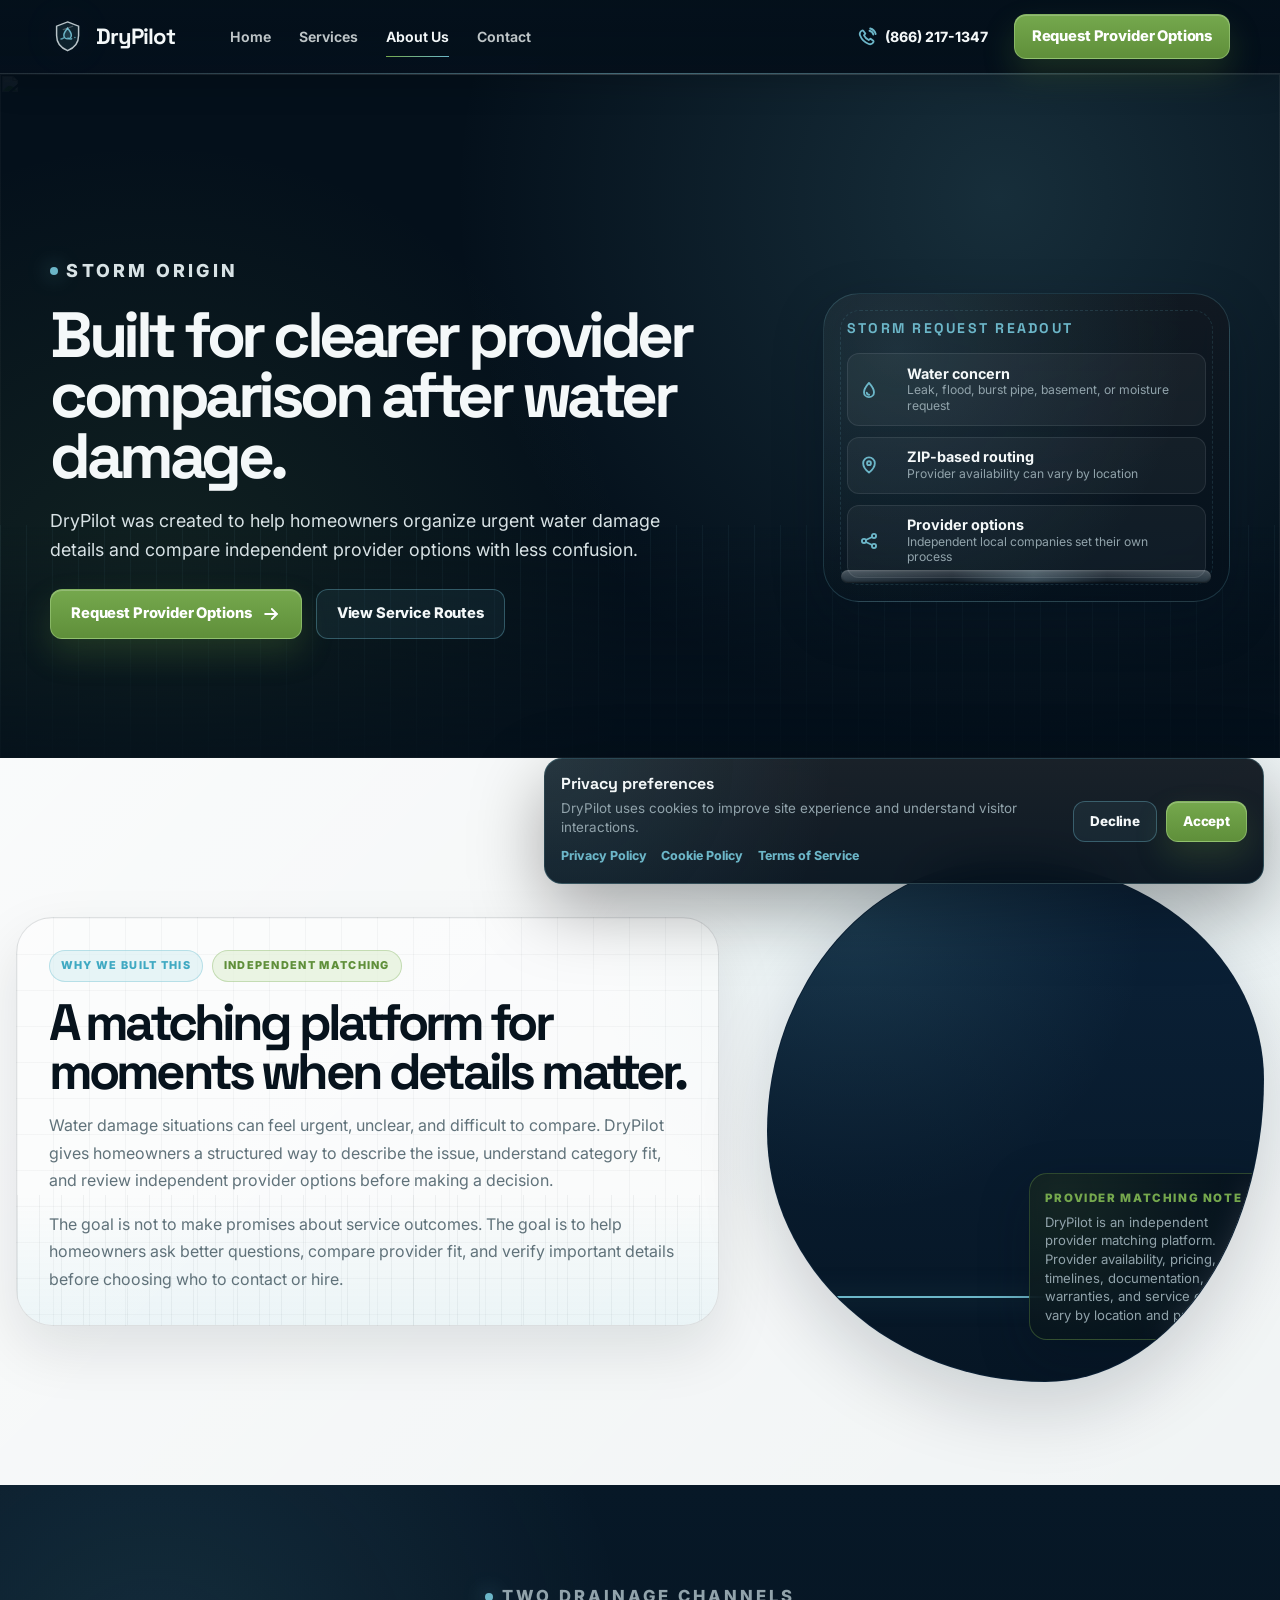
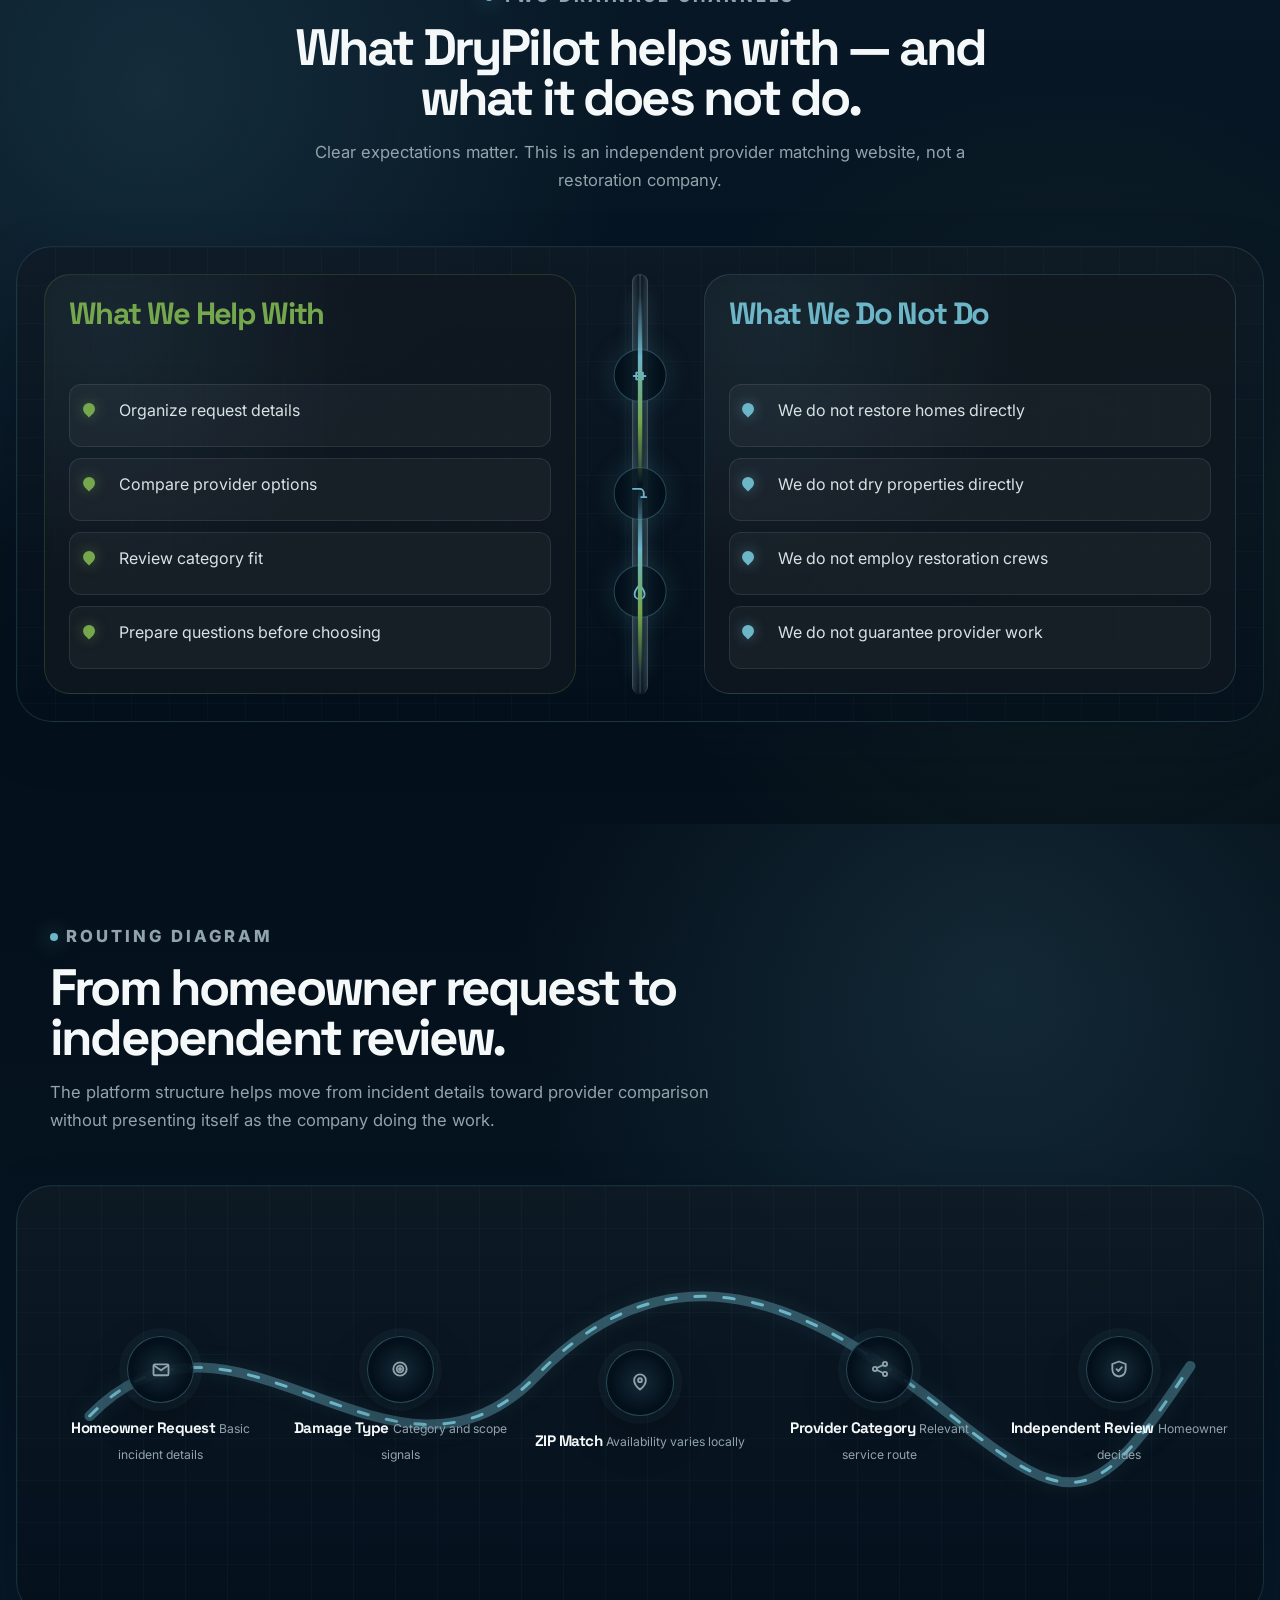
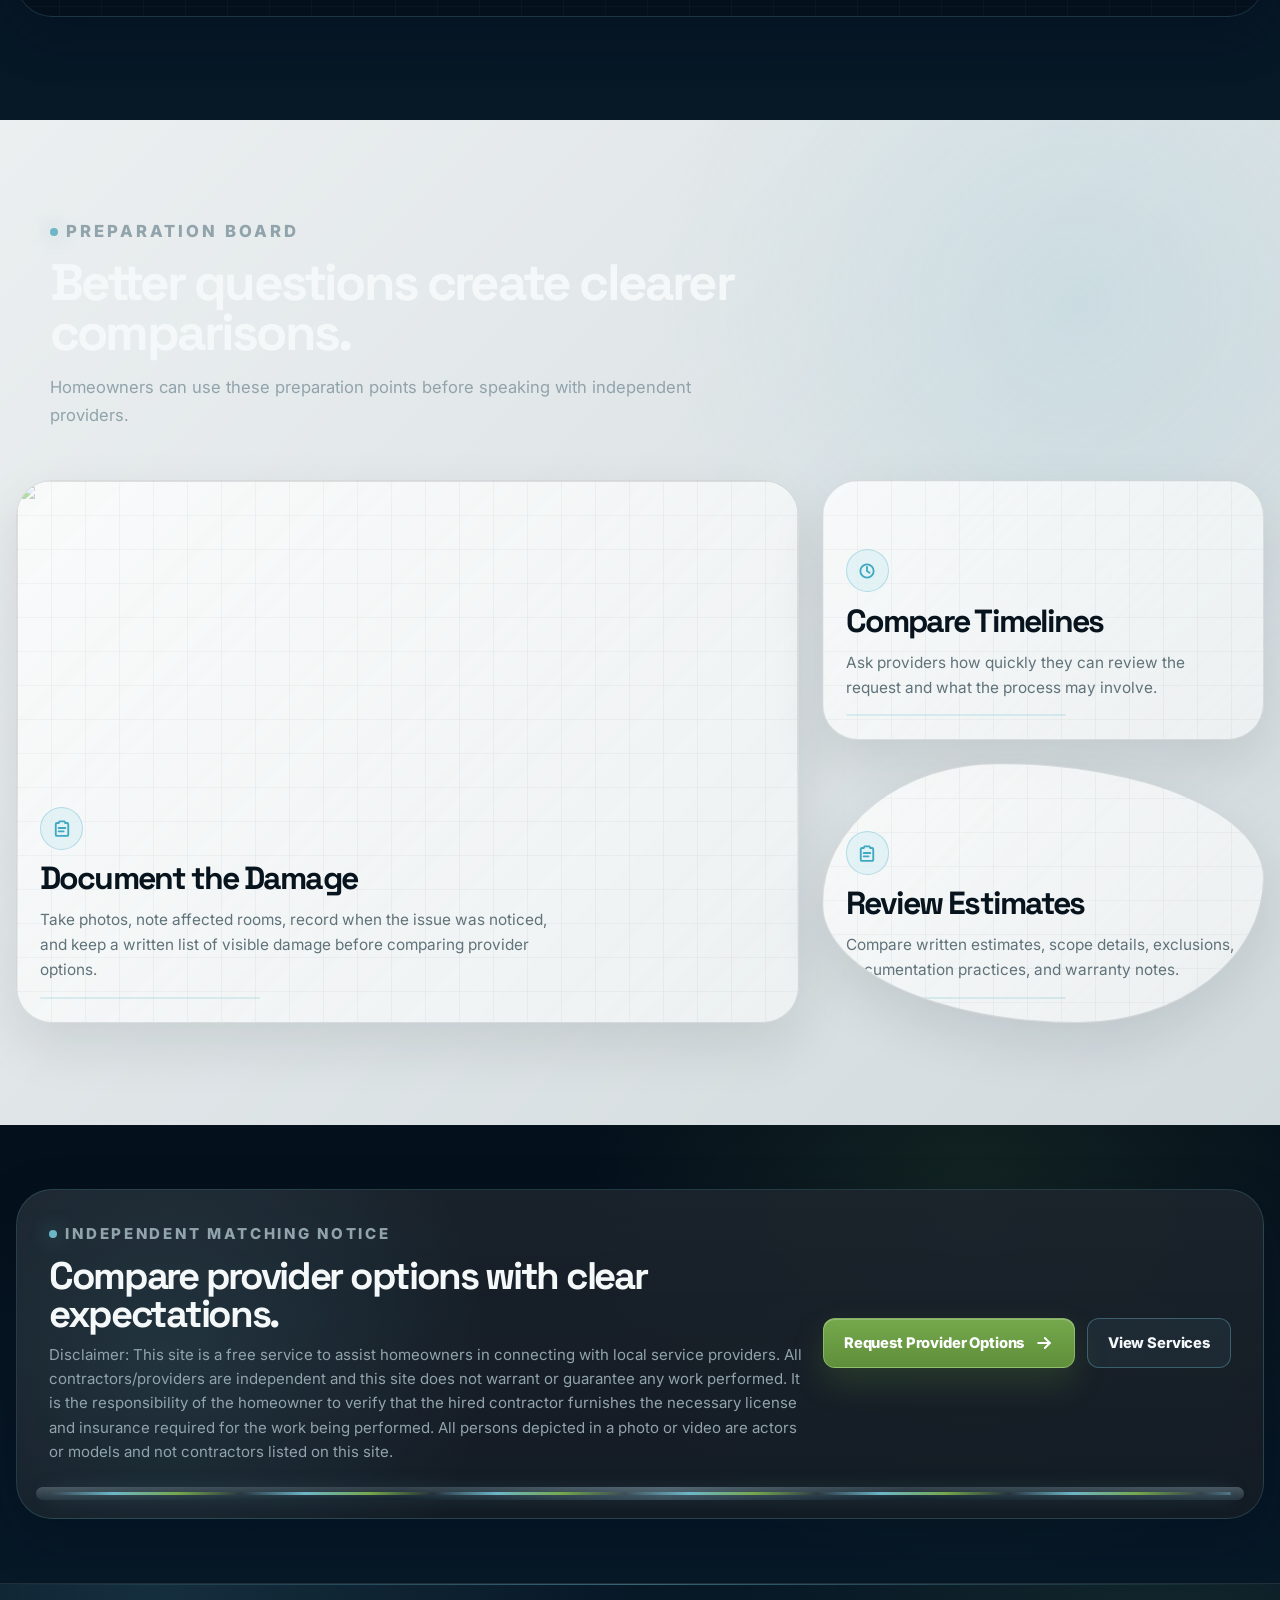
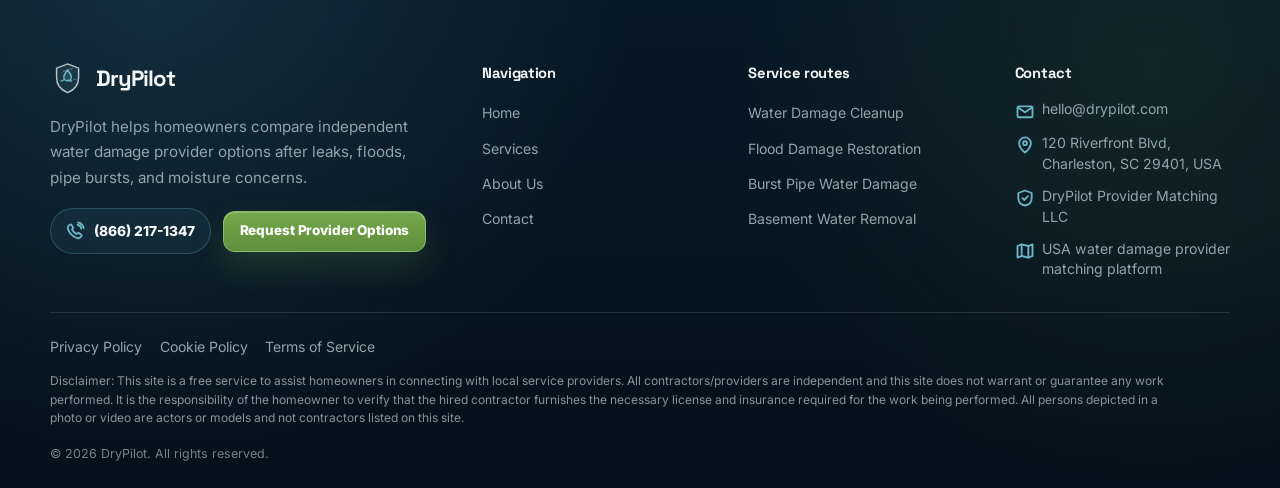
==== about.html @ 04dd5a13 "+add structure" ====
<!DOCTYPE html>
<html lang="en">

<head>
    <meta charset="UTF-8">

    <meta name="viewport" content="width=device-width, initial-scale=1.0">

    <title>About | Water Damage Provider Matching</title>
    <meta name="description"
        content="Learn how this water damage provider matching platform helps homeowners compare independent provider options.">

    <link rel="icon" type="image/svg+xml" href="./assets/icons/favicon.svg">
    <link rel="shortcut icon" href="./assets/icons/favicon.ico" type="image/x-icon">

    <link rel="preconnect" href="https://fonts.googleapis.com">
    <link rel="preconnect" href="https://fonts.gstatic.com" crossorigin>

    <link rel="stylesheet" href="./css/style.css">
</head>

<body class="about-page">
    <div data-site-header></div>

    <main id="main">
        <!-- =====================================================
      SECTION 1 — STORM ORIGIN HERO
    ====================================================== -->

        <section class="page-hero about-origin-hero" aria-labelledby="aboutHeroTitle">
            <div class="page-hero-media" aria-hidden="true">
                <img src="./assets/images/hero-about-storm.jpg" alt="">
            </div>

            <div class="container about-hero-grid">
                <div class="about-hero-copy page-hero-content reveal-up">
                    <p class="kicker" data-config-text="aboutPage.hero.kicker">
                        Storm Origin
                    </p>

                    <h1 id="aboutHeroTitle" data-config-text="aboutPage.hero.title">
                        Built for clearer provider comparison after water damage.
                    </h1>

                    <p data-config-text="aboutPage.hero.intro">
                        This platform was created to help homeowners organize urgent water damage details and compare
                        independent provider options with less confusion.
                    </p>

                    <div class="hero-actions">
                        <a class="btn btn-primary" href="contact.html#request">
                            <span data-config-text="forms.submitText">Request Provider Options</span>

                            <span class="svg-icon btn-icon" aria-hidden="true">
                                <svg viewBox="0 0 24 24">
                                    <path d="M5 12h14"></path>
                                    <path d="m13 6 6 6-6 6"></path>
                                </svg>
                            </span>
                        </a>

                        <a class="btn btn-secondary" href="services.html">
                            View Service Routes
                        </a>
                    </div>
                </div>

                <aside class="about-storm-panel reveal-up" aria-label="Independent matching readout">
                    <h2>Storm request readout</h2>

                    <div class="about-storm-list">
                        <article class="about-storm-item">
                            <span class="svg-icon" aria-hidden="true">
                                <svg viewBox="0 0 24 24">
                                    <path d="M12 3.5s6 6.7 6 11.1a6 6 0 0 1-12 0c0-4.4 6-11.1 6-11.1Z"></path>
                                    <path d="M9.3 15.2c.2 1.5 1.3 2.5 2.8 2.5"></path>
                                </svg>
                            </span>

                            <p>
                                <strong>Water concern</strong>
                                <span>Leak, flood, burst pipe, basement, or moisture request</span>
                            </p>
                        </article>

                        <article class="about-storm-item">
                            <span class="svg-icon" aria-hidden="true">
                                <svg viewBox="0 0 24 24">
                                    <path d="M12 21s7-5.4 7-11.2A7 7 0 0 0 5 9.8C5 15.6 12 21 12 21Z"></path>
                                    <circle cx="12" cy="9.8" r="2.3"></circle>
                                </svg>
                            </span>

                            <p>
                                <strong>ZIP-based routing</strong>
                                <span>Provider availability can vary by location</span>
                            </p>
                        </article>

                        <article class="about-storm-item">
                            <span class="svg-icon" aria-hidden="true">
                                <svg viewBox="0 0 24 24">
                                    <circle cx="6" cy="12" r="2.5"></circle>
                                    <circle cx="18" cy="6" r="2.5"></circle>
                                    <circle cx="18" cy="18" r="2.5"></circle>
                                    <path d="M8.2 10.8 15.8 7.2"></path>
                                    <path d="M8.2 13.2 15.8 16.8"></path>
                                </svg>
                            </span>

                            <p>
                                <strong>Provider options</strong>
                                <span>Independent local companies set their own process</span>
                            </p>
                        </article>
                    </div>
                </aside>
            </div>
        </section>

        <!-- =====================================================
      SECTION 2 — WET BLUEPRINT STORY
    ====================================================== -->

        <section class="section wet-blueprint-section" aria-labelledby="blueprintStoryTitle">
            <div class="container-wide wet-blueprint-grid">
                <article class="blueprint-copy">
                    <div class="blueprint-label-row">
                        <span class="blueprint-label" data-config-text="aboutPage.story.labels.0">
                            Why We Built This
                        </span>

                        <span class="blueprint-label green" data-config-text="aboutPage.story.labels.1">
                            Independent Matching
                        </span>
                    </div>

                    <h2 id="blueprintStoryTitle" data-config-text="aboutPage.story.title">
                        A matching platform for moments when details matter.
                    </h2>

                    <p data-config-text="aboutPage.story.text">
                        Water damage situations can feel urgent, unclear, and difficult to compare. This platform gives
                        homeowners a structured way to describe the issue, understand category fit, and review
                        independent provider options before making a decision.
                    </p>

                    <p>
                        The goal is not to make promises about service outcomes. The goal is to help homeowners ask
                        better questions, compare provider fit, and verify important details before choosing who to
                        contact or hire.
                    </p>
                </article>

                <div class="blueprint-photo-frame">
                    <img src="./assets/images/flood-map-texture.jpg" alt="" loading="lazy">

                    <div class="blueprint-floating-note">
                        <strong>Provider matching note</strong>
                        <span data-config-text="legalNotice">
                            Provider availability, pricing, timelines, documentation, warranties, and service options
                            vary by location and provider.
                        </span>
                    </div>
                </div>
            </div>
        </section>

        <!-- =====================================================
      SECTION 3 — TWO DRAINAGE CHANNELS
    ====================================================== -->

        <section class="section drainage-channels-section" aria-labelledby="drainageChannelsTitle">
            <div class="container">
                <div class="section-heading center">
                    <p class="section-kicker">
                        Two Drainage Channels
                    </p>

                    <h2 id="drainageChannelsTitle" data-config-text="aboutPage.channels.title">
                        What this platform helps with — and what it does not do.
                    </h2>

                    <p>
                        Clear expectations matter. This is an independent provider matching website, not a restoration
                        company.
                    </p>
                </div>
            </div>

            <div class="container-wide">
                <div class="drainage-shell">
                    <article class="drainage-channel help">
                        <h3 data-config-text="aboutPage.channels.helpTitle">
                            What We Help With
                        </h3>

                        <ul class="drainage-list">
                            <li>Organize request details</li>
                            <li>Compare provider options</li>
                            <li>Review category fit</li>
                            <li>Prepare questions before choosing</li>
                        </ul>
                    </article>

                    <div class="drainage-divider" aria-hidden="true">
                        <span class="drainage-valve">
                            <span class="svg-icon">
                                <svg viewBox="0 0 24 24">
                                    <path d="M5 12h14"></path>
                                    <path d="M8 8h8v8H8z"></path>
                                </svg>
                            </span>
                        </span>

                        <span class="drainage-valve">
                            <span class="svg-icon">
                                <svg viewBox="0 0 24 24">
                                    <path d="M4 7h8a5 5 0 0 1 5 5v5"></path>
                                    <path d="M14 17h6"></path>
                                </svg>
                            </span>
                        </span>

                        <span class="drainage-valve">
                            <span class="svg-icon">
                                <svg viewBox="0 0 24 24">
                                    <path d="M12 3.5s6 6.7 6 11.1a6 6 0 0 1-12 0c0-4.4 6-11.1 6-11.1Z"></path>
                                </svg>
                            </span>
                        </span>
                    </div>

                    <article class="drainage-channel no-direct">
                        <h3 data-config-text="aboutPage.channels.notTitle">
                            What We Do Not Do
                        </h3>

                        <ul class="drainage-list">
                            <li>We do not restore homes directly</li>
                            <li>We do not dry properties directly</li>
                            <li>We do not employ restoration crews</li>
                            <li>We do not guarantee provider work</li>
                        </ul>
                    </article>
                </div>
            </div>
        </section>

        <!-- =====================================================
      SECTION 4 — ROUTING DIAGRAM
    ====================================================== -->

        <section class="section about-routing-section" aria-labelledby="routingDiagramTitle">
            <div class="container">
                <div class="section-heading">
                    <p class="section-kicker" data-config-text="aboutPage.routing.kicker">
                        Routing Diagram
                    </p>

                    <h2 id="routingDiagramTitle" data-config-text="aboutPage.routing.title">
                        From homeowner request to independent review.
                    </h2>

                    <p>
                        The platform structure helps move from incident details toward provider comparison without
                        presenting itself as the company doing the work.
                    </p>
                </div>
            </div>

            <div class="container-wide">
                <div class="routing-diagram">
                    <div class="routing-path" aria-hidden="true">
                        <svg viewBox="0 0 1200 430" preserveAspectRatio="none">
                            <path class="routing-line"
                                d="M70 230 C210 80 360 340 500 190 S780 130 900 230 1040 320 1130 180"></path>

                            <path class="routing-flow"
                                d="M70 230 C210 80 360 340 500 190 S780 130 900 230 1040 320 1130 180"></path>
                        </svg>
                    </div>

                    <div class="routing-node-grid">
                        <article class="routing-node">
                            <span class="routing-node-icon" aria-hidden="true">
                                <span class="svg-icon">
                                    <svg viewBox="0 0 24 24">
                                        <path
                                            d="M4.5 6.5h15A1.5 1.5 0 0 1 21 8v10a1.5 1.5 0 0 1-1.5 1.5h-15A1.5 1.5 0 0 1 3 18V8a1.5 1.5 0 0 1 1.5-1.5Z">
                                        </path>
                                        <path d="m4 8 8 5.6L20 8"></path>
                                    </svg>
                                </span>
                            </span>

                            <p>
                                <strong>Homeowner Request</strong>
                                <span>Basic incident details</span>
                            </p>
                        </article>

                        <article class="routing-node">
                            <span class="routing-node-icon" aria-hidden="true">
                                <span class="svg-icon">
                                    <svg viewBox="0 0 24 24">
                                        <circle cx="12" cy="12" r="8"></circle>
                                        <circle cx="12" cy="12" r="4"></circle>
                                        <circle cx="12" cy="12" r="1.2"></circle>
                                    </svg>
                                </span>
                            </span>

                            <p>
                                <strong>Damage Type</strong>
                                <span>Category and scope signals</span>
                            </p>
                        </article>

                        <article class="routing-node">
                            <span class="routing-node-icon" aria-hidden="true">
                                <span class="svg-icon">
                                    <svg viewBox="0 0 24 24">
                                        <path d="M12 21s7-5.4 7-11.2A7 7 0 0 0 5 9.8C5 15.6 12 21 12 21Z"></path>
                                        <circle cx="12" cy="9.8" r="2.3"></circle>
                                    </svg>
                                </span>
                            </span>

                            <p>
                                <strong>ZIP Match</strong>
                                <span>Availability varies locally</span>
                            </p>
                        </article>

                        <article class="routing-node">
                            <span class="routing-node-icon" aria-hidden="true">
                                <span class="svg-icon">
                                    <svg viewBox="0 0 24 24">
                                        <circle cx="6" cy="12" r="2.5"></circle>
                                        <circle cx="18" cy="6" r="2.5"></circle>
                                        <circle cx="18" cy="18" r="2.5"></circle>
                                        <path d="M8.2 10.8 15.8 7.2"></path>
                                        <path d="M8.2 13.2 15.8 16.8"></path>
                                    </svg>
                                </span>
                            </span>

                            <p>
                                <strong>Provider Category</strong>
                                <span>Relevant service route</span>
                            </p>
                        </article>

                        <article class="routing-node">
                            <span class="routing-node-icon" aria-hidden="true">
                                <span class="svg-icon">
                                    <svg viewBox="0 0 24 24">
                                        <path d="M12 3 20 6v6c0 5-3.3 8.2-8 9-4.7-.8-8-4-8-9V6l8-3Z"></path>
                                        <path d="M9 12.2 11.2 14.4 15.5 9.8"></path>
                                    </svg>
                                </span>
                            </span>

                            <p>
                                <strong>Independent Review</strong>
                                <span>Homeowner decides</span>
                            </p>
                        </article>
                    </div>
                </div>
            </div>
        </section>

        <!-- =====================================================
      SECTION 5 — PREPARATION BOARD
    ====================================================== -->

        <section class="section preparation-board-section" aria-labelledby="preparationBoardTitle">
            <div class="container">
                <div class="section-heading">
                    <p class="section-kicker" data-config-text="aboutPage.preparation.kicker">
                        Preparation Board
                    </p>

                    <h2 id="preparationBoardTitle" data-config-text="aboutPage.preparation.title">
                        Better questions create clearer comparisons.
                    </h2>

                    <p>
                        Homeowners can use these preparation points before speaking with independent providers.
                    </p>
                </div>
            </div>

            <div class="container-wide">
                <div class="prep-board-grid">
                    <article class="prep-panel large">
                        <div class="prep-panel-media" aria-hidden="true">
                            <img src="./assets/images/water-lab-bg.jpg" alt="" loading="lazy">
                        </div>

                        <div class="prep-panel-content">
                            <span class="prep-panel-icon" aria-hidden="true">
                                <span class="svg-icon">
                                    <svg viewBox="0 0 24 24">
                                        <path
                                            d="M9 4h6l1 2h2a1.5 1.5 0 0 1 1.5 1.5V20A1.5 1.5 0 0 1 18 21.5H6A1.5 1.5 0 0 1 4.5 20V7.5A1.5 1.5 0 0 1 6 6h2l1-2Z">
                                        </path>
                                        <path d="M8 12h8"></path>
                                        <path d="M8 16h6"></path>
                                    </svg>
                                </span>
                            </span>

                            <h3>Document the Damage</h3>

                            <p>
                                Take photos, note affected rooms, record when the issue was noticed, and keep a written
                                list of visible damage before comparing provider options.
                            </p>

                            <span class="prep-panel-line" aria-hidden="true"></span>
                        </div>
                    </article>

                    <article class="prep-panel side">
                        <div class="prep-panel-content">
                            <span class="prep-panel-icon" aria-hidden="true">
                                <span class="svg-icon">
                                    <svg viewBox="0 0 24 24">
                                        <circle cx="12" cy="12" r="8"></circle>
                                        <path d="M12 7v5l3 2"></path>
                                    </svg>
                                </span>
                            </span>

                            <h3>Compare Timelines</h3>

                            <p>
                                Ask providers how quickly they can review the request and what the process may involve.
                            </p>

                            <span class="prep-panel-line" aria-hidden="true"></span>
                        </div>
                    </article>

                    <article class="prep-panel bottom">
                        <div class="prep-panel-content">
                            <span class="prep-panel-icon" aria-hidden="true">
                                <span class="svg-icon">
                                    <svg viewBox="0 0 24 24">
                                        <path
                                            d="M9 4h6l1 2h2a1.5 1.5 0 0 1 1.5 1.5V20A1.5 1.5 0 0 1 18 21.5H6A1.5 1.5 0 0 1 4.5 20V7.5A1.5 1.5 0 0 1 6 6h2l1-2Z">
                                        </path>
                                        <path d="M8 12h8"></path>
                                        <path d="M8 16h6"></path>
                                    </svg>
                                </span>
                            </span>

                            <h3>Review Estimates</h3>

                            <p>
                                Compare written estimates, scope details, exclusions, documentation practices, and
                                warranty notes.
                            </p>

                            <span class="prep-panel-line" aria-hidden="true"></span>
                        </div>
                    </article>
                </div>
            </div>
        </section>

        <!-- =====================================================
      SECTION 6 — COMPLIANCE CTA
    ====================================================== -->

        <section class="about-compliance-cta" aria-labelledby="complianceCtaTitle">
            <div class="container-wide">
                <div class="compliance-cta-card">
                    <div class="compliance-copy">
                        <p class="section-kicker">
                            Independent Matching Notice
                        </p>

                        <h2 id="complianceCtaTitle">
                            Compare provider options with clear expectations.
                        </h2>

                        <p data-config-text="disclaimer">
                            Disclaimer text is rendered from config.
                        </p>
                    </div>

                    <div class="compliance-actions">
                        <a class="btn btn-primary" href="contact.html#request">
                            <span data-config-text="forms.submitText">Request Provider Options</span>

                            <span class="svg-icon btn-icon" aria-hidden="true">
                                <svg viewBox="0 0 24 24">
                                    <path d="M5 12h14"></path>
                                    <path d="m13 6 6 6-6 6"></path>
                                </svg>
                            </span>
                        </a>

                        <a class="btn btn-secondary" href="services.html">
                            View Services
                        </a>
                    </div>
                </div>
            </div>
        </section>
    </main>

    <div data-site-footer></div>
    <div data-policy-banner></div>

    <script src="./js/config.js"></script>
    <script src="./js/main.js"></script>
    <script src="./js/about.js"></script>
</body>

</html>
---- css/style.css ----
@import url("https://fonts.googleapis.com/css2?family=Inter:wght@400;500;600;700;800&family=Space+Grotesk:wght@500;600;700&display=swap");

@import url("./home.css");
@import url("./services.css");
@import url("./about.css");
@import url("./contact.css");
@import url("./service-page.css");
@import url("./legal.css");

/* ==========================================================
   DRYPILOT — GLOBAL STYLE
   File: /css/style.css
   ========================================================== */

/* ==========================================================
   ROOT VARIABLES
   ========================================================== */

:root {
    --color-bg: #071827;
    --color-bg-deep: #04101B;
    --color-bg-soft: #0B2239;

    --color-surface: #111820;
    --color-surface-2: #18222C;
    --color-card: #202A33;

    --color-section-light: #EEF2F3;
    --color-section-gray: #DDE4E6;
    --color-section-cool: #C9D3D7;

    --color-heading: #F4F8F9;
    --color-text: #D8E2E5;
    --color-muted: #91A3AB;

    --color-dark-heading: #07131D;
    --color-dark-text: #263640;
    --color-dark-muted: #60727A;

    --color-green: #75A84D;
    --color-green-strong: #5F8F3A;
    --color-green-soft: #E4F2DA;

    --color-gray: #8A98A0;
    --color-gray-strong: #59666E;
    --color-steel: #B9C4C9;

    --color-water: #6CB6C8;
    --color-water-strong: #3FA9C2;
    --color-water-soft: #D9EFF3;

    --color-border: rgba(216, 226, 229, 0.14);
    --color-border-light: rgba(7, 19, 29, 0.12);

    --shadow-soft: 0 24px 70px rgba(0, 0, 0, 0.34);
    --shadow-card: 0 18px 50px rgba(4, 16, 27, 0.28);
    --shadow-green: 0 0 30px rgba(117, 168, 77, 0.2);
    --shadow-water: 0 0 30px rgba(108, 182, 200, 0.16);

    --font-heading: "Space Grotesk", system-ui, -apple-system, BlinkMacSystemFont, "Segoe UI", sans-serif;
    --font-body: "Inter", system-ui, -apple-system, BlinkMacSystemFont, "Segoe UI", sans-serif;

    --container: 1180px;
    --container-wide: 1440px;

    --header-height: 74px;

    --radius-xs: 8px;
    --radius-sm: 12px;
    --radius-md: 18px;
    --radius-lg: 26px;
    --radius-xl: 36px;

    --ease: cubic-bezier(0.22, 1, 0.36, 1);
    --ease-fast: cubic-bezier(0.16, 1, 0.3, 1);

    --section-pad: clamp(4.5rem, 8vw, 7.5rem);
    --section-pad-compact: clamp(3rem, 5vw, 5rem);
}

/* ==========================================================
   RESET / BASE
   ========================================================== */

*,
*::before,
*::after {
    box-sizing: border-box;
}

html {
    min-width: 320px;
    scroll-behavior: smooth;
    text-size-adjust: 100%;
    background: var(--color-bg-deep);
}

body {
    margin: 0;
    min-width: 320px;
    overflow-x: hidden;
    color: var(--color-text);
    background:
        radial-gradient(circle at 18% 0%, rgba(108, 182, 200, 0.13), transparent 34rem),
        radial-gradient(circle at 82% 6%, rgba(117, 168, 77, 0.11), transparent 30rem),
        linear-gradient(180deg, var(--color-bg-deep), var(--color-bg));
    font-family: var(--font-body);
    font-size: 16px;
    line-height: 1.65;
    -webkit-font-smoothing: antialiased;
    text-rendering: optimizeLegibility;
}

body.menu-open {
    overflow: hidden;
}

img,
picture,
svg,
canvas,
video {
    display: block;
    max-width: 100%;
}

img {
    height: auto;
}

a {
    color: inherit;
    text-decoration: none;
}

button,
input,
select,
textarea {
    font: inherit;
}

button {
    border: 0;
    cursor: pointer;
}

ul,
ol {
    margin: 0;
    padding: 0;
}

li {
    list-style: none;
}

p,
h1,
h2,
h3,
h4,
h5,
h6 {
    margin: 0;
}

main {
    min-height: 60vh;
}

::selection {
    color: var(--color-bg-deep);
    background: var(--color-water);
}

/* ==========================================================
   ACCESSIBILITY
   ========================================================== */

.skip-link {
    position: fixed;
    top: 0.8rem;
    left: 0.8rem;
    z-index: 9999;
    transform: translateY(-150%);
    padding: 0.72rem 1rem;
    border: 1px solid var(--color-water);
    border-radius: 999px;
    color: var(--color-bg-deep);
    background: var(--color-water-soft);
    font-weight: 800;
    transition: transform 0.2s var(--ease);
}

.skip-link:focus {
    transform: translateY(0);
}

:focus-visible {
    outline: 2px solid var(--color-water);
    outline-offset: 4px;
}

[hidden] {
    display: none !important;
}

/* ==========================================================
   LAYOUT HELPERS
   ========================================================== */

.container {
    width: min(calc(100% - 2rem), var(--container));
    margin-inline: auto;
}

.container-wide {
    width: min(calc(100% - 2rem), var(--container-wide));
    margin-inline: auto;
}

.section {
    position: relative;
    isolation: isolate;
    padding-block: var(--section-pad);
    overflow: hidden;
}

.section-compact {
    padding-block: var(--section-pad-compact);
}

.section-dark {
    color: var(--color-text);
    background:
        radial-gradient(circle at 14% 8%, rgba(108, 182, 200, 0.12), transparent 32rem),
        radial-gradient(circle at 86% 16%, rgba(117, 168, 77, 0.09), transparent 28rem),
        linear-gradient(180deg, var(--color-bg), var(--color-bg-deep));
}

.section-light {
    color: var(--color-dark-text);
    background:
        linear-gradient(135deg, rgba(255, 255, 255, 0.72), rgba(255, 255, 255, 0.08)),
        var(--color-section-light);
}

.section-gray {
    color: var(--color-dark-text);
    background: var(--color-section-gray);
}

.section-cool {
    color: var(--color-dark-text);
    background: var(--color-section-cool);
}

.section-kicker,
.kicker,
.form-kicker,
.mobile-menu-kicker {
    display: inline-flex;
    align-items: center;
    gap: 0.55rem;
    color: var(--color-water);
    font-size: 0.72rem;
    font-weight: 800;
    letter-spacing: 0.18em;
    line-height: 1.2;
    text-transform: uppercase;
}

.section-kicker::before,
.kicker::before,
.form-kicker::before {
    content: "";
    width: 0.48rem;
    height: 0.48rem;
    border-radius: 999px;
    background: var(--color-water);
    box-shadow: 0 0 20px rgba(108, 182, 200, 0.72);
}

.section-heading {
    display: grid;
    gap: 1rem;
    width: min(760px, 100%);
    margin-bottom: clamp(2rem, 4vw, 3.6rem);
}

.section-heading.center {
    margin-inline: auto;
    text-align: center;
    justify-items: center;
}

.section-heading h1,
.section-heading h2 {
    color: var(--color-heading);
    font-family: var(--font-heading);
    font-size: clamp(2rem, 4vw, 3.2rem);
    font-weight: 700;
    line-height: 0.98;
    letter-spacing: -0.055em;
}

.section-light .section-heading h1,
.section-light .section-heading h2,
.section-gray .section-heading h1,
.section-gray .section-heading h2,
.section-cool .section-heading h1,
.section-cool .section-heading h2 {
    color: var(--color-dark-heading);
}

.section-heading p {
    max-width: 680px;
    color: var(--color-muted);
    font-size: clamp(1rem, 1.3vw, 1.12rem);
}

.section-light .section-heading p,
.section-gray .section-heading p,
.section-cool .section-heading p {
    color: var(--color-dark-muted);
}

.text-accent-green {
    color: var(--color-green);
}

.text-accent-water {
    color: var(--color-water);
}

.surface-card {
    border: 1px solid var(--color-border);
    border-radius: var(--radius-lg);
    background:
        linear-gradient(180deg, rgba(255, 255, 255, 0.06), rgba(255, 255, 255, 0.02)),
        rgba(17, 24, 32, 0.78);
    box-shadow: var(--shadow-card);
}

.light-card {
    border: 1px solid var(--color-border-light);
    border-radius: var(--radius-lg);
    color: var(--color-dark-text);
    background: rgba(255, 255, 255, 0.58);
    box-shadow: 0 18px 44px rgba(7, 19, 29, 0.1);
}

/* ==========================================================
   BUTTONS
   ========================================================== */

.btn {
    --btn-bg: rgba(255, 255, 255, 0.06);
    --btn-color: var(--color-heading);
    --btn-border: rgba(255, 255, 255, 0.16);

    position: relative;
    isolation: isolate;
    display: inline-flex;
    align-items: center;
    justify-content: center;
    gap: 0.6rem;
    min-height: 3.1rem;
    padding: 0.86rem 1.25rem;
    overflow: hidden;
    border: 1px solid var(--btn-border);
    border-radius: var(--radius-sm);
    color: var(--btn-color);
    background: var(--btn-bg);
    font-size: 0.92rem;
    font-weight: 800;
    line-height: 1;
    letter-spacing: -0.01em;
    transition:
        transform 0.22s var(--ease),
        border-color 0.22s var(--ease),
        background 0.22s var(--ease),
        box-shadow 0.22s var(--ease),
        color 0.22s var(--ease);
}

.btn::before {
    content: "";
    position: absolute;
    inset: 0;
    z-index: -1;
    transform: translateX(-115%) skewX(-18deg);
    background: linear-gradient(90deg, transparent, rgba(255, 255, 255, 0.22), transparent);
    transition: transform 0.65s var(--ease);
}

.btn:hover {
    transform: translateY(-2px);
}

.btn:hover::before {
    transform: translateX(115%) skewX(-18deg);
}

.btn-primary {
    --btn-bg: linear-gradient(180deg, var(--color-green), var(--color-green-strong));
    --btn-color: #ffffff;
    --btn-border: rgba(212, 255, 186, 0.3);

    box-shadow:
        0 15px 32px rgba(95, 143, 58, 0.24),
        inset 0 1px 0 rgba(255, 255, 255, 0.22);
}

.btn-primary:hover {
    box-shadow:
        0 20px 44px rgba(95, 143, 58, 0.34),
        0 0 0 4px rgba(117, 168, 77, 0.12),
        inset 0 1px 0 rgba(255, 255, 255, 0.28);
}

.btn-secondary {
    --btn-bg: rgba(108, 182, 200, 0.08);
    --btn-color: var(--color-heading);
    --btn-border: rgba(108, 182, 200, 0.38);
}

.btn-secondary:hover {
    color: #ffffff;
    border-color: rgba(108, 182, 200, 0.7);
    background: rgba(108, 182, 200, 0.16);
    box-shadow: var(--shadow-water);
}

.btn-ghost {
    --btn-bg: rgba(255, 255, 255, 0.03);
    --btn-color: var(--color-heading);
    --btn-border: rgba(255, 255, 255, 0.2);
}

.btn-small {
    min-height: 2.55rem;
    padding: 0.7rem 1rem;
    font-size: 0.84rem;
}

.btn-icon,
.inline-arrow {
    width: 1.05rem;
    height: 1.05rem;
    flex: 0 0 auto;
    transition: transform 0.22s var(--ease);
}

.btn:hover .btn-icon,
a:hover .inline-arrow {
    transform: translateX(3px);
}

/* ==========================================================
   SVG ICON SYSTEM
   ========================================================== */

.svg-icon {
    display: inline-grid;
    width: 1.25rem;
    height: 1.25rem;
    flex: 0 0 auto;
    place-items: center;
    color: currentColor;
}

.svg-icon svg {
    width: 100%;
    height: 100%;
    overflow: visible;
}

.svg-icon path,
.svg-icon circle,
.svg-icon rect,
.svg-icon line,
.svg-icon polyline {
    fill: none;
    stroke: currentColor;
    stroke-width: 1.85;
    stroke-linecap: round;
    stroke-linejoin: round;
    vector-effect: non-scaling-stroke;
}

.icon-flow-line {
    stroke: var(--color-water) !important;
    stroke-dasharray: 3 5;
    opacity: 0;
    transition: opacity 0.22s var(--ease);
}

a:hover .icon-flow-line,
button:hover .icon-flow-line,
.service-card:hover .icon-flow-line,
.delta-module:hover .icon-flow-line {
    opacity: 1;
    animation: iconPipeFlow 1.1s linear infinite;
}

@keyframes iconPipeFlow {
    to {
        stroke-dashoffset: -16;
    }
}

/* ==========================================================
   LOGO
   ========================================================== */

.site-logo {
    position: relative;
    display: inline-flex;
    align-items: center;
    gap: 0.65rem;
    min-width: 0;
    color: var(--color-heading);
    font-family: var(--font-heading);
    font-size: 1.38rem;
    font-weight: 700;
    letter-spacing: -0.04em;
    line-height: 1;
}

.brand-mark {
    position: relative;
    display: grid;
    width: 2.2rem;
    height: 2.2rem;
    flex: 0 0 auto;
    place-items: center;
    filter: drop-shadow(0 0 22px rgba(108, 182, 200, 0.16));
}

.brand-mark svg {
    width: 100%;
    height: 100%;
}

.brand-shield {
    fill: rgba(108, 182, 200, 0.1);
    stroke: var(--color-steel);
    stroke-width: 2;
    transition:
        fill 0.28s var(--ease),
        stroke 0.28s var(--ease),
        filter 0.28s var(--ease);
}

.brand-drop {
    fill: rgba(108, 182, 200, 0.18);
    stroke: var(--color-water);
    stroke-width: 2;
    transition:
        fill 0.28s var(--ease),
        stroke 0.28s var(--ease),
        transform 0.28s var(--ease);
}

.brand-wave {
    fill: none;
    stroke: var(--color-water);
    stroke-width: 2;
    stroke-linecap: round;
    stroke-dasharray: 5 5;
    opacity: 0.85;
}

.brand-shimmer {
    fill: none;
    stroke: rgba(255, 255, 255, 0.72);
    stroke-width: 1.5;
    stroke-linecap: round;
    opacity: 0.35;
}

.brand-text {
    position: relative;
    display: inline-block;
}

.brand-text::after {
    content: "";
    position: absolute;
    right: 0;
    bottom: -0.35rem;
    left: 0;
    height: 1px;
    transform: scaleX(0);
    transform-origin: left;
    background: linear-gradient(90deg, var(--color-green), var(--color-water));
    transition: transform 0.32s var(--ease);
}

.site-logo:hover .brand-shield {
    fill: rgba(117, 168, 77, 0.14);
    stroke: var(--color-green);
    filter: drop-shadow(0 0 18px rgba(117, 168, 77, 0.34));
}

.site-logo:hover .brand-drop {
    fill: rgba(108, 182, 200, 0.3);
    stroke: var(--color-water);
    transform: translateY(-1px);
}

.site-logo:hover .brand-wave {
    animation: logoWave 1.25s linear infinite;
}

.site-logo:hover .brand-text::after {
    transform: scaleX(1);
}

@keyframes logoWave {
    to {
        stroke-dashoffset: -20;
    }
}

/* ==========================================================
   HEADER
   ========================================================== */

.site-header {
    position: sticky;
    top: 0;
    z-index: 900;
    height: var(--header-height);
    border-bottom: 1px solid var(--color-border);
    background:
        linear-gradient(180deg, rgba(4, 16, 27, 0.95), rgba(4, 16, 27, 0.82)),
        rgba(4, 16, 27, 0.86);
    backdrop-filter: blur(22px);
    box-shadow: 0 10px 32px rgba(0, 0, 0, 0.18);
}

.site-header::after {
    content: "";
    position: absolute;
    right: 0;
    bottom: -1px;
    left: 0;
    height: 1px;
    background: linear-gradient(90deg, transparent, rgba(108, 182, 200, 0.44), transparent);
}

.site-header-inner {
    display: flex;
    height: 100%;
    align-items: center;
    justify-content: space-between;
    gap: 1rem;
}

.site-nav {
    display: flex;
    align-items: center;
    gap: clamp(1rem, 2.2vw, 2.4rem);
    margin-left: clamp(1rem, 3vw, 2.4rem);
}

.site-nav-link {
    position: relative;
    color: rgba(244, 248, 249, 0.78);
    font-size: 0.88rem;
    font-weight: 650;
    transition: color 0.2s var(--ease);
}

.site-nav-link::after {
    content: "";
    position: absolute;
    right: 0;
    bottom: -0.55rem;
    left: 0;
    height: 1px;
    transform: scaleX(0);
    transform-origin: left;
    background: linear-gradient(90deg, var(--color-green), var(--color-water));
    transition: transform 0.24s var(--ease);
}

.site-nav-link:hover,
.site-nav-link.is-active {
    color: var(--color-heading);
}

.site-nav-link:hover::after,
.site-nav-link.is-active::after {
    transform: scaleX(1);
}

.site-header-actions {
    display: flex;
    align-items: center;
    gap: 0.75rem;
    margin-left: auto;
}

.header-phone {
    display: inline-flex;
    align-items: center;
    gap: 0.55rem;
    min-height: 2.65rem;
    padding: 0.6rem 0.78rem;
    border: 1px solid transparent;
    border-radius: 999px;
    color: var(--color-heading);
    font-size: 0.88rem;
    font-weight: 750;
    transition:
        color 0.2s var(--ease),
        border-color 0.2s var(--ease),
        background 0.2s var(--ease);
}

.header-phone .svg-icon {
    color: var(--color-water);
}

.header-phone:hover {
    color: #ffffff;
    border-color: rgba(108, 182, 200, 0.26);
    background: rgba(108, 182, 200, 0.08);
}

.header-cta {
    min-height: 2.65rem;
    padding-inline: 1.05rem;
}

.mobile-menu-toggle {
    display: none;
    width: 2.75rem;
    height: 2.75rem;
    place-items: center;
    border: 1px solid var(--color-border);
    border-radius: 999px;
    color: var(--color-heading);
    background: rgba(255, 255, 255, 0.04);
    transition:
        border-color 0.22s var(--ease),
        background 0.22s var(--ease),
        color 0.22s var(--ease);
}

.mobile-menu-toggle:hover {
    color: var(--color-water);
    border-color: rgba(108, 182, 200, 0.38);
    background: rgba(108, 182, 200, 0.08);
}

/* ==========================================================
   MOBILE MENU
   ========================================================== */

.mobile-menu-backdrop {
    position: fixed;
    inset: 0;
    z-index: 950;
    background: rgba(0, 0, 0, 0.58);
    backdrop-filter: blur(8px);
}

.mobile-menu {
    position: fixed;
    inset: 0;
    z-index: 960;
    display: grid;
    pointer-events: none;
    visibility: hidden;
}

.mobile-menu-shell {
    width: min(100%, 480px);
    height: 100%;
    margin-left: auto;
    transform: translateX(104%);
    overflow-y: auto;
    border-left: 1px solid rgba(108, 182, 200, 0.18);
    background:
        radial-gradient(circle at 92% 8%, rgba(108, 182, 200, 0.18), transparent 18rem),
        radial-gradient(circle at 12% 92%, rgba(117, 168, 77, 0.12), transparent 18rem),
        linear-gradient(180deg, #071827, #04101b);
    box-shadow: -24px 0 70px rgba(0, 0, 0, 0.42);
    transition: transform 0.42s var(--ease);
}

body.menu-open .mobile-menu {
    pointer-events: auto;
    visibility: visible;
}

body.menu-open .mobile-menu-shell {
    transform: translateX(0);
}

.mobile-menu-top {
    position: sticky;
    top: 0;
    z-index: 2;
    display: flex;
    min-height: var(--header-height);
    align-items: center;
    justify-content: space-between;
    gap: 1rem;
    padding: 1rem;
    border-bottom: 1px solid var(--color-border);
    background: rgba(4, 16, 27, 0.82);
    backdrop-filter: blur(16px);
}

.mobile-menu-logo .brand-text {
    font-size: 1.22rem;
}

.mobile-menu-close {
    display: grid;
    width: 2.75rem;
    height: 2.75rem;
    place-items: center;
    border: 1px solid var(--color-border);
    border-radius: 999px;
    color: var(--color-heading);
    background: rgba(255, 255, 255, 0.05);
    transition:
        color 0.22s var(--ease),
        border-color 0.22s var(--ease),
        background 0.22s var(--ease);
}

.mobile-menu-close:hover {
    color: var(--color-water);
    border-color: rgba(108, 182, 200, 0.42);
    background: rgba(108, 182, 200, 0.08);
}

.mobile-menu-panel {
    display: grid;
    gap: 1.15rem;
    padding: 1.2rem;
}

.mobile-menu-kicker {
    color: var(--color-green);
}

.mobile-menu-nav {
    display: grid;
    gap: 0.55rem;
}

.mobile-nav-link,
.mobile-service-link,
.mobile-contact-item {
    display: flex;
    align-items: center;
    gap: 0.85rem;
    min-height: 3.25rem;
    padding: 0.82rem 0.9rem;
    border: 1px solid var(--color-border);
    border-radius: var(--radius-sm);
    color: var(--color-text);
    background: rgba(255, 255, 255, 0.045);
    transition:
        transform 0.22s var(--ease),
        color 0.22s var(--ease),
        border-color 0.22s var(--ease),
        background 0.22s var(--ease);
}

.mobile-nav-link .svg-icon,
.mobile-service-link .svg-icon,
.mobile-contact-item .svg-icon {
    color: var(--color-water);
}

.mobile-nav-link:hover,
.mobile-nav-link.is-active,
.mobile-service-link:hover,
.mobile-contact-item:hover {
    transform: translateY(-1px);
    color: #ffffff;
    border-color: rgba(108, 182, 200, 0.38);
    background: rgba(108, 182, 200, 0.08);
}

.mobile-service-block {
    display: grid;
    gap: 0.75rem;
    padding-top: 0.65rem;
}

.mobile-service-title {
    color: var(--color-steel);
    font-size: 0.74rem;
    font-weight: 850;
    letter-spacing: 0.16em;
    text-transform: uppercase;
}

.mobile-service-list {
    display: grid;
    gap: 0.55rem;
}

.mobile-service-link span {
    display: grid;
    gap: 0.12rem;
}

.mobile-service-link strong {
    color: var(--color-heading);
    font-size: 0.93rem;
    line-height: 1.2;
}

.mobile-service-link small {
    color: var(--color-muted);
    font-size: 0.75rem;
    line-height: 1.25;
}

.mobile-contact-grid {
    display: grid;
    grid-template-columns: 1fr;
    gap: 0.55rem;
    padding-top: 0.35rem;
}

.mobile-menu-cta {
    width: 100%;
}

.mobile-menu-note {
    margin-top: 0.25rem;
    padding: 0.95rem;
    border: 1px solid rgba(117, 168, 77, 0.18);
    border-radius: var(--radius-sm);
    color: var(--color-muted);
    background: rgba(117, 168, 77, 0.06);
    font-size: 0.78rem;
    line-height: 1.55;
}

/* ==========================================================
   FOOTER
   ========================================================== */

.site-footer {
    position: relative;
    overflow: hidden;
    border-top: 1px solid var(--color-border);
    color: var(--color-text);
    background:
        radial-gradient(circle at 12% 0%, rgba(108, 182, 200, 0.14), transparent 30rem),
        radial-gradient(circle at 90% 18%, rgba(117, 168, 77, 0.1), transparent 26rem),
        linear-gradient(180deg, #071827, #04101B);
}

.site-footer::before {
    content: "";
    position: absolute;
    inset-inline: 0;
    top: 0;
    height: 1px;
    background: linear-gradient(90deg, transparent, rgba(108, 182, 200, 0.48), transparent);
}

.footer-grid {
    display: grid;
    grid-template-columns: minmax(0, 1.45fr) repeat(3, minmax(0, 0.82fr));
    gap: clamp(1.6rem, 4vw, 3.4rem);
    padding-block: clamp(3rem, 6vw, 4.8rem) 2rem;
}

.footer-brand {
    display: grid;
    align-content: start;
    gap: 1.15rem;
}

.footer-logo {
    width: max-content;
}

.footer-text {
    max-width: 430px;
    color: var(--color-muted);
    font-size: 0.95rem;
}

.footer-action-row {
    display: flex;
    flex-wrap: wrap;
    gap: 0.75rem;
    align-items: center;
}

.footer-call {
    display: inline-flex;
    align-items: center;
    gap: 0.55rem;
    min-height: 2.6rem;
    padding: 0.68rem 0.9rem;
    border: 1px solid rgba(108, 182, 200, 0.28);
    border-radius: 999px;
    color: var(--color-heading);
    background: rgba(108, 182, 200, 0.08);
    font-size: 0.86rem;
    font-weight: 800;
    transition:
        color 0.22s var(--ease),
        border-color 0.22s var(--ease),
        background 0.22s var(--ease);
}

.footer-call .svg-icon {
    color: var(--color-water);
}

.footer-call:hover {
    color: #ffffff;
    border-color: rgba(117, 168, 77, 0.45);
    background: rgba(117, 168, 77, 0.09);
}

.footer-column {
    min-width: 0;
}

.footer-title {
    margin-bottom: 0.9rem;
    color: var(--color-heading);
    font-family: var(--font-heading);
    font-size: 0.92rem;
    font-weight: 700;
    letter-spacing: -0.02em;
}

.footer-links {
    display: grid;
    gap: 0.55rem;
}

.footer-links a,
.footer-legal-links a,
.footer-contact-list a {
    color: var(--color-muted);
    font-size: 0.88rem;
    transition: color 0.2s var(--ease);
}

.footer-links a:hover,
.footer-legal-links a:hover,
.footer-contact-list a:hover {
    color: var(--color-water);
}

.footer-contact-list {
    display: grid;
    gap: 0.75rem;
}

.footer-contact-list li {
    display: grid;
    grid-template-columns: 1.1rem minmax(0, 1fr);
    gap: 0.58rem;
    align-items: start;
    color: var(--color-muted);
    font-size: 0.88rem;
    line-height: 1.45;
}

.footer-contact-list .svg-icon {
    margin-top: 0.12rem;
    color: var(--color-water);
}

.footer-bottom {
    display: grid;
    gap: 1rem;
    padding-block: 1.25rem 1.5rem;
    border-top: 1px solid var(--color-border);
}

.footer-legal-wrap {
    display: grid;
    gap: 0.8rem;
}

.footer-legal-links {
    display: flex;
    flex-wrap: wrap;
    gap: 0.8rem 1.1rem;
}

.footer-disclaimer {
    max-width: 1120px;
    color: rgba(216, 226, 229, 0.62);
    font-size: 0.75rem;
    line-height: 1.55;
}

.footer-copy {
    color: rgba(216, 226, 229, 0.54);
    font-size: 0.78rem;
}

/* ==========================================================
   FORMS
   ========================================================== */

form {
    min-width: 0;
}

.form-head {
    display: grid;
    gap: 0.55rem;
    margin-bottom: 1.1rem;
}

.form-head h2 {
    color: inherit;
    font-family: var(--font-heading);
    font-size: clamp(1.2rem, 2vw, 1.65rem);
    line-height: 1.05;
    letter-spacing: -0.04em;
}

.form-head p:not(.form-kicker) {
    color: inherit;
    opacity: 0.76;
    font-size: 0.9rem;
    line-height: 1.55;
}

.form-grid {
    display: grid;
    grid-template-columns: repeat(2, minmax(0, 1fr));
    gap: 0.78rem;
}

.field {
    position: relative;
    display: grid;
    gap: 0.35rem;
    min-width: 0;
}

.field span {
    color: inherit;
    opacity: 0.82;
    font-size: 0.74rem;
    font-weight: 750;
    letter-spacing: 0.02em;
}

.field input,
.field select,
.field textarea {
    width: 100%;
    min-width: 0;
    border: 1px solid rgba(7, 19, 29, 0.13);
    border-radius: 0.45rem;
    color: var(--color-dark-heading);
    background: rgba(255, 255, 255, 0.68);
    box-shadow: inset 0 1px 0 rgba(255, 255, 255, 0.72);
    transition:
        border-color 0.22s var(--ease),
        box-shadow 0.22s var(--ease),
        background 0.22s var(--ease);
}

.field input,
.field select {
    height: 2.72rem;
    padding: 0 0.82rem;
}

.field textarea {
    min-height: 6.5rem;
    resize: vertical;
    padding: 0.75rem 0.82rem;
}

.field input::placeholder,
.field textarea::placeholder {
    color: rgba(38, 54, 64, 0.48);
}

.field select {
    appearance: none;
    padding-right: 2.4rem;
    cursor: pointer;
}

.field-select::after {
    content: "";
    position: absolute;
    right: 0.9rem;
    bottom: 1.05rem;
    width: 0.48rem;
    height: 0.48rem;
    transform: rotate(45deg);
    border-right: 1.5px solid var(--color-dark-heading);
    border-bottom: 1.5px solid var(--color-dark-heading);
    pointer-events: none;
}

.field input:focus,
.field select:focus,
.field textarea:focus {
    outline: 0;
    border-color: rgba(63, 169, 194, 0.86);
    background: #ffffff;
    box-shadow:
        0 0 0 4px rgba(108, 182, 200, 0.16),
        inset 0 1px 0 rgba(255, 255, 255, 0.92);
}

.field input.is-invalid,
.field select.is-invalid,
.field textarea.is-invalid {
    border-color: rgba(201, 77, 77, 0.72);
    box-shadow: 0 0 0 4px rgba(201, 77, 77, 0.12);
}

.field-full {
    grid-column: 1 / -1;
}

.form-submit {
    width: 100%;
    margin-top: 0.9rem;
}

.form-message {
    min-height: 1.3rem;
    margin-top: 0.7rem;
    font-size: 0.84rem;
    font-weight: 750;
}

.form-message.is-success {
    color: var(--color-green-strong);
}

.form-message.is-error {
    color: #b94b4b;
}

.form-legal-note {
    margin-top: 0.75rem;
    color: inherit;
    opacity: 0.58;
    font-size: 0.74rem;
    line-height: 1.45;
}

/* Dark form variant helper */

.dark-form .field input,
.dark-form .field select,
.dark-form .field textarea {
    color: var(--color-heading);
    border-color: rgba(216, 226, 229, 0.12);
    background: rgba(255, 255, 255, 0.06);
}

.dark-form .field input::placeholder,
.dark-form .field textarea::placeholder {
    color: rgba(216, 226, 229, 0.42);
}

.dark-form .field-select::after {
    border-color: var(--color-heading);
}

.dark-form .field input:focus,
.dark-form .field select:focus,
.dark-form .field textarea:focus {
    border-color: rgba(108, 182, 200, 0.72);
    background: rgba(255, 255, 255, 0.09);
}

/* ==========================================================
   FAQ
   ========================================================== */

.faq-list {
    display: grid;
    gap: 0;
    width: 100%;
    border-top: 1px solid currentColor;
    border-color: rgba(108, 182, 200, 0.18);
}

.faq-item {
    border-bottom: 1px solid rgba(108, 182, 200, 0.18);
}

.faq-button {
    display: grid;
    grid-template-columns: 1.8rem minmax(0, 1fr) 1.25rem;
    gap: 0.8rem;
    width: 100%;
    min-height: 4rem;
    align-items: center;
    padding: 1rem 0;
    color: inherit;
    background: transparent;
    text-align: left;
}

.faq-button-icon {
    display: grid;
    width: 1.8rem;
    height: 1.8rem;
    place-items: center;
    border: 1px solid rgba(108, 182, 200, 0.26);
    border-radius: 999px;
    color: var(--color-water);
    background: rgba(108, 182, 200, 0.06);
    transition:
        color 0.22s var(--ease),
        border-color 0.22s var(--ease),
        background 0.22s var(--ease);
}

.faq-button-icon .svg-icon {
    width: 1rem;
    height: 1rem;
}

.faq-button-text {
    color: inherit;
    font-family: var(--font-heading);
    font-size: clamp(0.98rem, 1.3vw, 1.15rem);
    font-weight: 650;
    line-height: 1.2;
    letter-spacing: -0.025em;
}

.faq-button-marker {
    position: relative;
    width: 1.25rem;
    height: 1.25rem;
}

.faq-button-marker::before,
.faq-button-marker::after {
    content: "";
    position: absolute;
    top: 50%;
    left: 50%;
    width: 0.86rem;
    height: 1.5px;
    border-radius: 999px;
    background: currentColor;
    transition: transform 0.22s var(--ease);
}

.faq-button-marker::before {
    transform: translate(-50%, -50%);
}

.faq-button-marker::after {
    transform: translate(-50%, -50%) rotate(90deg);
}

.faq-button[aria-expanded="true"] .faq-button-marker::after {
    transform: translate(-50%, -50%) rotate(0deg);
}

.faq-button:hover .faq-button-icon,
.faq-button[aria-expanded="true"] .faq-button-icon {
    color: var(--color-green);
    border-color: rgba(117, 168, 77, 0.42);
    background: rgba(117, 168, 77, 0.08);
}

.faq-panel {
    padding: 0 0 1.15rem 2.6rem;
    color: var(--color-muted);
    font-size: 0.95rem;
    line-height: 1.65;
}

.section-light .faq-panel,
.section-gray .faq-panel,
.section-cool .faq-panel {
    color: var(--color-dark-muted);
}

/* ==========================================================
   COOKIE BANNER
   ========================================================== */

.cookie-banner {
    position: fixed;
    right: 1rem;
    bottom: 1rem;
    z-index: 1000;
    display: grid;
    grid-template-columns: minmax(0, 1fr) auto;
    gap: 1rem;
    width: min(calc(100vw - 2rem), 720px);
    padding: 1rem;
    border: 1px solid rgba(108, 182, 200, 0.24);
    border-radius: var(--radius-md);
    color: var(--color-text);
    background:
        radial-gradient(circle at 0% 0%, rgba(108, 182, 200, 0.14), transparent 18rem),
        linear-gradient(180deg, rgba(17, 24, 32, 0.96), rgba(4, 16, 27, 0.96));
    box-shadow: var(--shadow-soft);
    backdrop-filter: blur(18px);
}

.cookie-banner-copy {
    display: grid;
    gap: 0.35rem;
}

.cookie-banner h2 {
    color: var(--color-heading);
    font-family: var(--font-heading);
    font-size: 1rem;
    line-height: 1.1;
}

.cookie-banner p {
    color: var(--color-muted);
    font-size: 0.84rem;
    line-height: 1.45;
}

.cookie-links {
    display: flex;
    flex-wrap: wrap;
    gap: 0.65rem 0.9rem;
    margin-top: 0.2rem;
}

.cookie-links a {
    color: var(--color-water);
    font-size: 0.78rem;
    font-weight: 750;
}

.cookie-links a:hover {
    color: var(--color-green);
}

.cookie-actions {
    display: flex;
    align-items: center;
    gap: 0.55rem;
}

/* ==========================================================
   GLOBAL SERVICE CARD FALLBACK
   ========================================================== */

.service-card {
    min-width: 0;
}

.service-card-link {
    position: relative;
    display: grid;
    min-height: 100%;
    overflow: hidden;
    border: 1px solid var(--color-border);
    border-radius: var(--radius-lg);
    background:
        linear-gradient(180deg, rgba(255, 255, 255, 0.07), rgba(255, 255, 255, 0.025)),
        rgba(17, 24, 32, 0.74);
    box-shadow: var(--shadow-card);
    transition:
        transform 0.28s var(--ease),
        border-color 0.28s var(--ease),
        box-shadow 0.28s var(--ease);
}

.service-card-link:hover {
    transform: translateY(-4px);
    border-color: rgba(108, 182, 200, 0.38);
    box-shadow:
        var(--shadow-card),
        var(--shadow-water);
}

.service-card-media {
    position: relative;
    aspect-ratio: 16 / 10;
    overflow: hidden;
    background: var(--color-bg-soft);
}

.service-card-media::after {
    content: "";
    position: absolute;
    inset: 0;
    background:
        linear-gradient(180deg, transparent, rgba(4, 16, 27, 0.76)),
        radial-gradient(circle at 18% 12%, rgba(108, 182, 200, 0.18), transparent 18rem);
}

.service-card-media img {
    width: 100%;
    height: 100%;
    object-fit: cover;
    filter: saturate(1.08) contrast(1.05);
    transition: transform 0.6s var(--ease);
}

.service-card-link:hover .service-card-media img {
    transform: scale(1.04);
}

.service-card-body {
    display: grid;
    gap: 0.72rem;
    padding: 1rem;
}

.service-card-icon {
    display: grid;
    width: 2.35rem;
    height: 2.35rem;
    place-items: center;
    border: 1px solid rgba(108, 182, 200, 0.26);
    border-radius: 999px;
    color: var(--color-water);
    background: rgba(108, 182, 200, 0.08);
}

.service-card-eyebrow {
    color: var(--color-green);
    font-size: 0.68rem;
    font-weight: 850;
    letter-spacing: 0.13em;
    text-transform: uppercase;
}

.service-card h3 {
    color: var(--color-heading);
    font-family: var(--font-heading);
    font-size: 1.18rem;
    line-height: 1.08;
    letter-spacing: -0.04em;
}

.service-card p {
    color: var(--color-muted);
    font-size: 0.88rem;
    line-height: 1.52;
}

.service-card-cta {
    display: inline-flex;
    align-items: center;
    gap: 0.4rem;
    width: max-content;
    color: var(--color-water);
    font-size: 0.84rem;
    font-weight: 800;
}

/* ==========================================================
   PIPE / WATER ANIMATION UTILITIES
   ========================================================== */

.pipe-route {
    position: relative;
    isolation: isolate;
}

.pipe-line,
.pipe-flow,
.pipe-connector,
.leak-path,
.moisture-line {
    pointer-events: none;
}

.pipe-line {
    display: block;
    background:
        linear-gradient(180deg, rgba(255, 255, 255, 0.18), transparent),
        linear-gradient(90deg, #263540, #0d1924 30%, #31424d 52%, #0d1924 72%, #263540);
    box-shadow:
        inset 0 1px 2px rgba(255, 255, 255, 0.18),
        inset 0 -1px 2px rgba(0, 0, 0, 0.55),
        0 0 0 1px rgba(216, 226, 229, 0.12);
}

.pipe-flow {
    display: block;
    background:
        linear-gradient(90deg, transparent, rgba(108, 182, 200, 0.1), rgba(108, 182, 200, 0.9), rgba(108, 182, 200, 0.12), transparent);
    filter: blur(0.2px);
    opacity: 0.9;
    animation: pipeFlow 2.8s linear infinite;
}

.pipe-drop,
.water-drop {
    position: absolute;
    width: 0.58rem;
    height: 0.58rem;
    border-radius: 70% 70% 70% 0;
    background: var(--color-water);
    box-shadow:
        0 0 14px rgba(108, 182, 200, 0.72),
        0 0 28px rgba(108, 182, 200, 0.34);
    transform: rotate(-45deg);
    pointer-events: none;
}

.pipe-node {
    position: relative;
    display: grid;
    place-items: center;
    width: 2.6rem;
    height: 2.6rem;
    border: 1px solid rgba(108, 182, 200, 0.35);
    border-radius: 999px;
    color: var(--color-water);
    background:
        radial-gradient(circle, rgba(108, 182, 200, 0.18), rgba(108, 182, 200, 0.02) 62%),
        rgba(4, 16, 27, 0.86);
    box-shadow:
        0 0 0 5px rgba(108, 182, 200, 0.06),
        0 0 30px rgba(108, 182, 200, 0.15);
}

.pipe-node::after {
    content: "";
    position: absolute;
    inset: -0.4rem;
    border: 1px solid rgba(117, 168, 77, 0.14);
    border-radius: inherit;
    opacity: 0;
    transition: opacity 0.22s var(--ease);
}

.pipe-node:hover::after,
.flow-active .pipe-node::after {
    opacity: 1;
}

.valve-control {
    display: grid;
    width: 3rem;
    height: 3rem;
    place-items: center;
    border: 1px solid rgba(108, 182, 200, 0.3);
    border-radius: 999px;
    color: var(--color-water);
    background:
        radial-gradient(circle, rgba(108, 182, 200, 0.13), transparent 65%),
        rgba(4, 16, 27, 0.8);
    transition:
        transform 0.24s var(--ease),
        border-color 0.24s var(--ease),
        color 0.24s var(--ease),
        box-shadow 0.24s var(--ease);
}

.valve-control:hover {
    transform: rotate(24deg) scale(1.03);
    color: var(--color-green);
    border-color: rgba(117, 168, 77, 0.48);
    box-shadow: var(--shadow-green);
}

.flood-gauge {
    position: relative;
    overflow: hidden;
    border: 1px solid rgba(108, 182, 200, 0.25);
    border-radius: var(--radius-md);
    background: rgba(255, 255, 255, 0.04);
}

.flood-gauge::before {
    content: "";
    position: absolute;
    right: 0;
    bottom: 0;
    left: 0;
    height: var(--gauge-fill, 52%);
    background:
        linear-gradient(180deg, rgba(108, 182, 200, 0.24), rgba(108, 182, 200, 0.1)),
        repeating-linear-gradient(90deg,
            rgba(255, 255, 255, 0.12) 0 1px,
            transparent 1px 11px);
}

.drop-mask {
    overflow: hidden;
    border-radius: 58% 42% 50% 50% / 46% 50% 50% 54%;
}

.waterline-mask {
    clip-path: polygon(0 0, 100% 0, 100% 84%, 92% 82%, 82% 86%, 72% 82%, 61% 87%, 50% 82%, 39% 86%, 28% 83%, 18% 87%, 8% 83%, 0 86%);
}

@keyframes pipeFlow {
    from {
        background-position: -160px 0;
    }

    to {
        background-position: 160px 0;
    }
}

@keyframes dropletPulse {

    0%,
    100% {
        transform: rotate(-45deg) scale(1);
        opacity: 0.72;
    }

    50% {
        transform: rotate(-45deg) scale(1.18);
        opacity: 1;
    }
}

@keyframes ripple {
    0% {
        transform: scale(0.7);
        opacity: 0.45;
    }

    100% {
        transform: scale(1.8);
        opacity: 0;
    }
}

/* ==========================================================
   PAGE HERO GLOBAL HELPERS
   ========================================================== */

.page-hero {
    position: relative;
    isolation: isolate;
    display: grid;
    min-height: clamp(420px, 62vh, 680px);
    align-items: center;
    overflow: hidden;
    padding-block: calc(var(--header-height) + clamp(3rem, 6vw, 5rem)) clamp(3rem, 7vw, 5.5rem);
    color: var(--color-heading);
    background: var(--color-bg-deep);
}

.page-hero-media {
    position: absolute;
    inset: 0;
    z-index: -3;
    overflow: hidden;
}

.page-hero-media img {
    width: 100%;
    height: 100%;
    object-fit: cover;
    filter: saturate(1.08) contrast(1.08) brightness(0.74);
}

.page-hero::before {
    content: "";
    position: absolute;
    inset: 0;
    z-index: -2;
    background:
        radial-gradient(circle at 78% 18%, rgba(108, 182, 200, 0.18), transparent 34rem),
        radial-gradient(circle at 12% 80%, rgba(117, 168, 77, 0.12), transparent 30rem),
        linear-gradient(90deg, rgba(4, 16, 27, 0.94), rgba(4, 16, 27, 0.62), rgba(4, 16, 27, 0.88));
}

.page-hero::after {
    content: "";
    position: absolute;
    right: 0;
    bottom: 0;
    left: 0;
    z-index: -1;
    height: 34%;
    background:
        linear-gradient(180deg, transparent, rgba(4, 16, 27, 0.9)),
        repeating-linear-gradient(90deg,
            rgba(108, 182, 200, 0.08) 0 1px,
            transparent 1px 26px);
    opacity: 0.82;
}

.page-hero-content {
    display: grid;
    gap: 1.2rem;
    width: min(760px, 100%);
}

.page-hero h1 {
    color: var(--color-heading);
    font-family: var(--font-heading);
    font-size: clamp(2.4rem, 5vw, 4.8rem);
    font-weight: 700;
    line-height: 0.95;
    letter-spacing: -0.07em;
}

.page-hero p {
    max-width: 660px;
    color: var(--color-text);
    font-size: clamp(1rem, 1.4vw, 1.18rem);
    line-height: 1.62;
}

.hero-actions {
    display: flex;
    flex-wrap: wrap;
    gap: 0.85rem;
    align-items: center;
    padding-top: 0.35rem;
}

/* ==========================================================
   MAP VISUAL HELPERS
   ========================================================== */

.map-visual {
    position: relative;
    isolation: isolate;
    overflow: hidden;
    min-height: 420px;
    border: 1px solid rgba(108, 182, 200, 0.18);
    border-radius: var(--radius-xl);
    background:
        radial-gradient(circle at 70% 58%, rgba(117, 168, 77, 0.26), transparent 9rem),
        radial-gradient(circle at 50% 44%, rgba(108, 182, 200, 0.15), transparent 22rem),
        linear-gradient(180deg, #081c2e, #04101b);
    box-shadow: var(--shadow-card);
}

.map-visual::before {
    content: "";
    position: absolute;
    inset: 0;
    background:
        linear-gradient(90deg, rgba(108, 182, 200, 0.06) 1px, transparent 1px),
        linear-gradient(180deg, rgba(108, 182, 200, 0.04) 1px, transparent 1px);
    background-size: 42px 42px;
    opacity: 0.42;
}

.map-pin {
    position: absolute;
    display: grid;
    width: 3.2rem;
    height: 3.2rem;
    place-items: center;
    border-radius: 999px;
    color: #ffffff;
    background: linear-gradient(180deg, var(--color-green), var(--color-green-strong));
    box-shadow:
        0 0 0 8px rgba(117, 168, 77, 0.12),
        0 0 34px rgba(117, 168, 77, 0.38);
}

.map-pin::before,
.map-pin::after {
    content: "";
    position: absolute;
    inset: -0.6rem;
    border: 1px solid rgba(117, 168, 77, 0.42);
    border-radius: inherit;
    animation: ripple 2.4s var(--ease) infinite;
}

.map-pin::after {
    animation-delay: 0.8s;
}

/* ==========================================================
   UTILITY CLASSES
   ========================================================== */

.visually-hidden {
    position: absolute !important;
    width: 1px !important;
    height: 1px !important;
    overflow: hidden !important;
    clip: rect(0 0 0 0) !important;
    white-space: nowrap !important;
    clip-path: inset(50%) !important;
}

.hide-mobile {
    display: initial;
}

.show-mobile {
    display: none;
}

.no-scrollbar {
    scrollbar-width: none;
}

.no-scrollbar::-webkit-scrollbar {
    display: none;
}

.reveal-up {
    animation: revealUp 0.72s var(--ease) both;
}

@keyframes revealUp {
    from {
        transform: translateY(18px);
        opacity: 0;
    }

    to {
        transform: translateY(0);
        opacity: 1;
    }
}

/* ==========================================================
   RESPONSIVE
   ========================================================== */

@media (max-width: 1120px) {
    :root {
        --header-height: 68px;
    }

    .site-nav {
        display: none;
    }

    .mobile-menu-toggle {
        display: grid;
    }

    .header-cta {
        display: none;
    }

    .footer-grid {
        grid-template-columns: 1.2fr 1fr 1fr;
    }

    .footer-brand {
        grid-column: 1 / -1;
    }
}

@media (max-width: 860px) {

    .container,
    .container-wide {
        width: min(calc(100% - 1.4rem), var(--container));
    }

    .section {
        padding-block: clamp(3.4rem, 10vw, 5.2rem);
    }

    .section-heading {
        margin-bottom: 2rem;
    }

    .footer-grid {
        grid-template-columns: 1fr 1fr;
        gap: 2rem;
    }

    .cookie-banner {
        grid-template-columns: 1fr;
    }

    .cookie-actions {
        justify-content: flex-start;
    }
}

@media (max-width: 640px) {
    :root {
        --header-height: 64px;
    }

    body {
        font-size: 15px;
    }

    .container,
    .container-wide {
        width: min(calc(100% - 1rem), var(--container));
    }

    .site-header-inner {
        gap: 0.55rem;
    }

    .site-logo {
        gap: 0.5rem;
        font-size: 1.14rem;
    }

    .brand-mark {
        width: 2rem;
        height: 2rem;
    }

    .header-phone {
        min-height: 2.45rem;
        padding: 0.58rem 0.72rem;
    }

    .header-phone span {
        display: none;
    }

    .mobile-menu-toggle {
        width: 2.45rem;
        height: 2.45rem;
    }

    .page-hero {
        min-height: auto;
        padding-block: calc(var(--header-height) + 3rem) 3.2rem;
    }

    .page-hero h1 {
        font-size: clamp(2.25rem, 14vw, 3.25rem);
    }

    .hero-actions,
    .footer-action-row {
        align-items: stretch;
        flex-direction: column;
    }

    .hero-actions .btn,
    .footer-action-row .btn,
    .footer-call {
        width: 100%;
    }

    .form-grid {
        grid-template-columns: 1fr;
    }

    .field-full {
        grid-column: auto;
    }

    .footer-grid {
        grid-template-columns: 1fr;
    }

    .footer-legal-links {
        display: grid;
        gap: 0.5rem;
    }

    .faq-button {
        grid-template-columns: 1.65rem minmax(0, 1fr) 1.05rem;
        gap: 0.65rem;
        min-height: 3.8rem;
    }

    .faq-button-icon {
        width: 1.65rem;
        height: 1.65rem;
    }

    .faq-panel {
        padding-left: 2.3rem;
    }

    .cookie-banner {
        right: 0.5rem;
        bottom: 0.5rem;
        width: calc(100vw - 1rem);
        padding: 0.85rem;
        border-radius: var(--radius-sm);
    }

    .cookie-actions {
        display: grid;
        grid-template-columns: 1fr 1fr;
    }

    .cookie-actions .btn {
        width: 100%;
    }

    .hide-mobile {
        display: none !important;
    }

    .show-mobile {
        display: initial;
    }
}

@media (max-width: 380px) {
    .site-logo {
        font-size: 1rem;
    }

    .brand-mark {
        width: 1.85rem;
        height: 1.85rem;
    }

    .site-header-actions {
        gap: 0.42rem;
    }

    .header-phone,
    .mobile-menu-toggle {
        width: 2.35rem;
        height: 2.35rem;
        padding: 0;
        justify-content: center;
    }

    .mobile-menu-panel {
        padding: 1rem;
    }

    .mobile-nav-link,
    .mobile-service-link,
    .mobile-contact-item {
        padding-inline: 0.75rem;
    }
}

/* ==========================================================
   REDUCED MOTION
   ========================================================== */

@media (prefers-reduced-motion: reduce) {

    *,
    *::before,
    *::after {
        scroll-behavior: auto !important;
        animation-duration: 0.001ms !important;
        animation-iteration-count: 1 !important;
        transition-duration: 0.001ms !important;
    }
}

.reduced-motion *,
.reduced-motion *::before,
.reduced-motion *::after {
    animation-duration: 0.001ms !important;
    animation-iteration-count: 1 !important;
    transition-duration: 0.001ms !important;
}
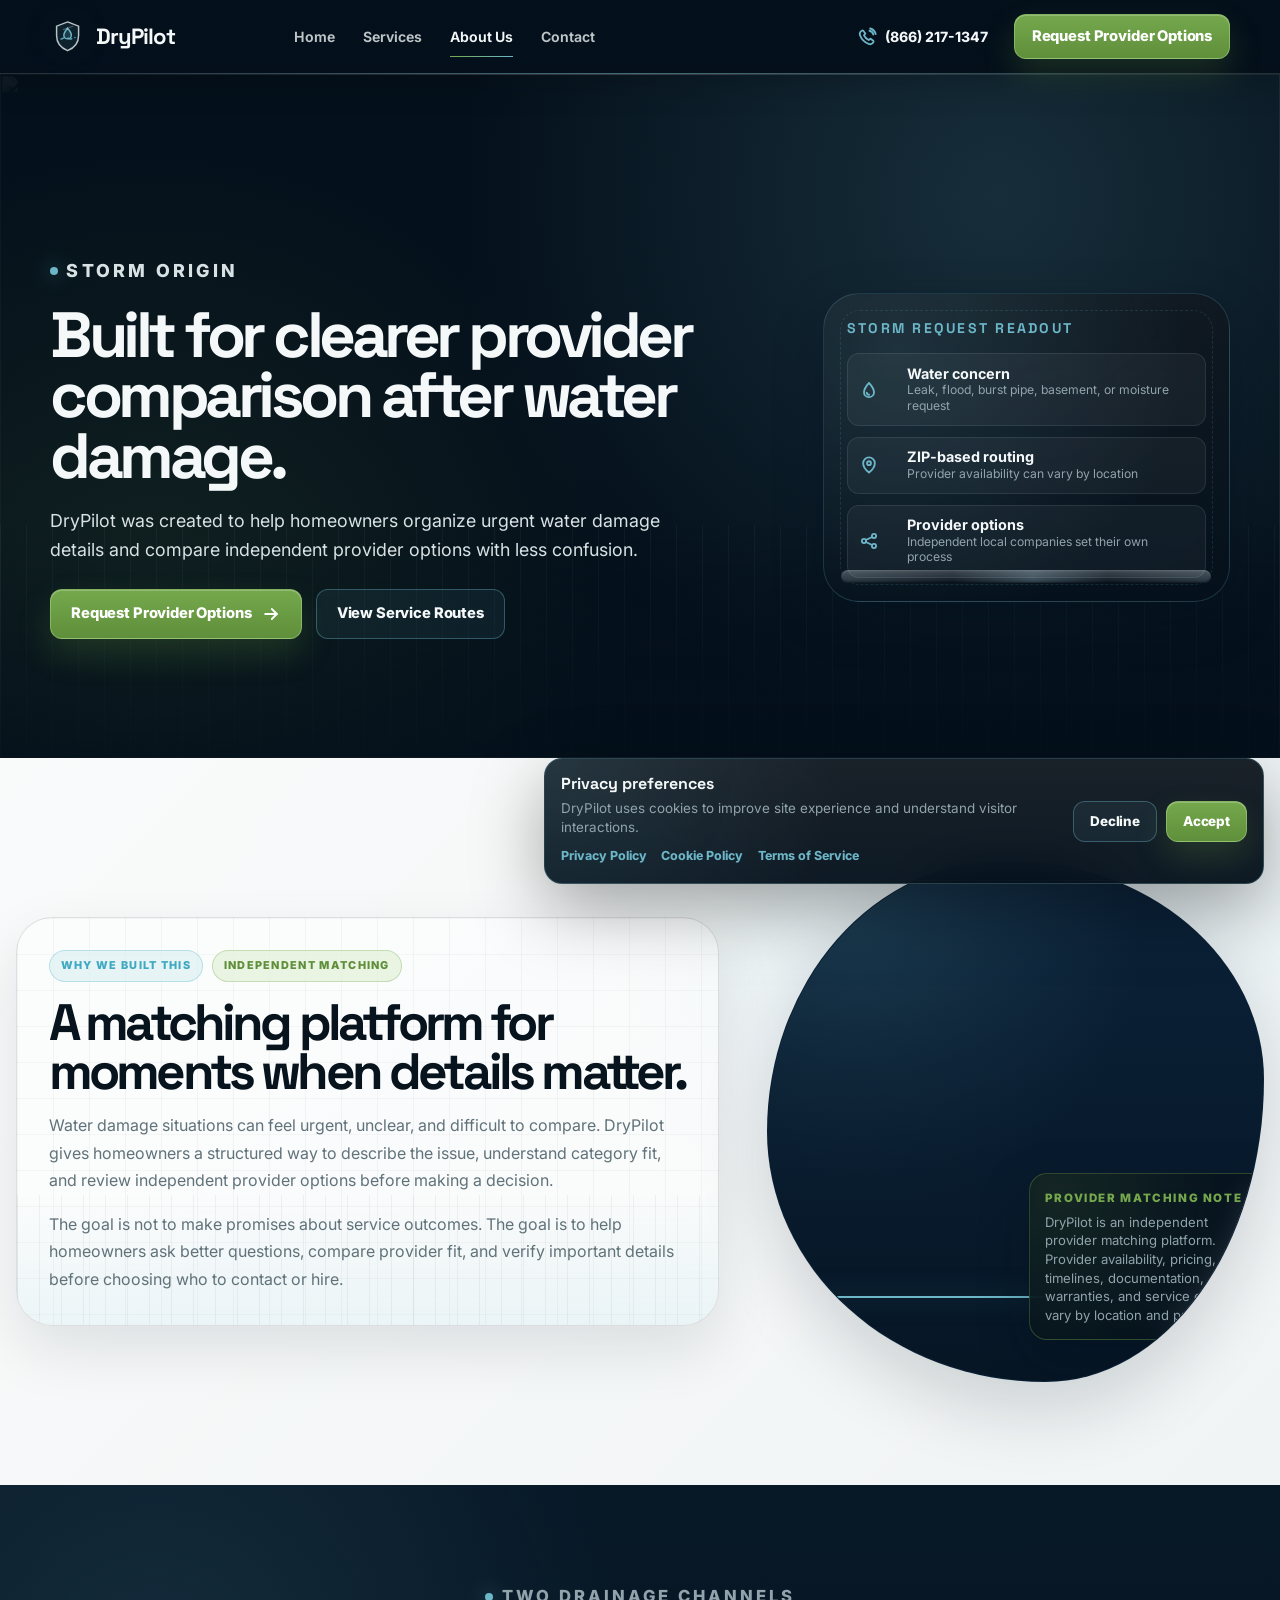
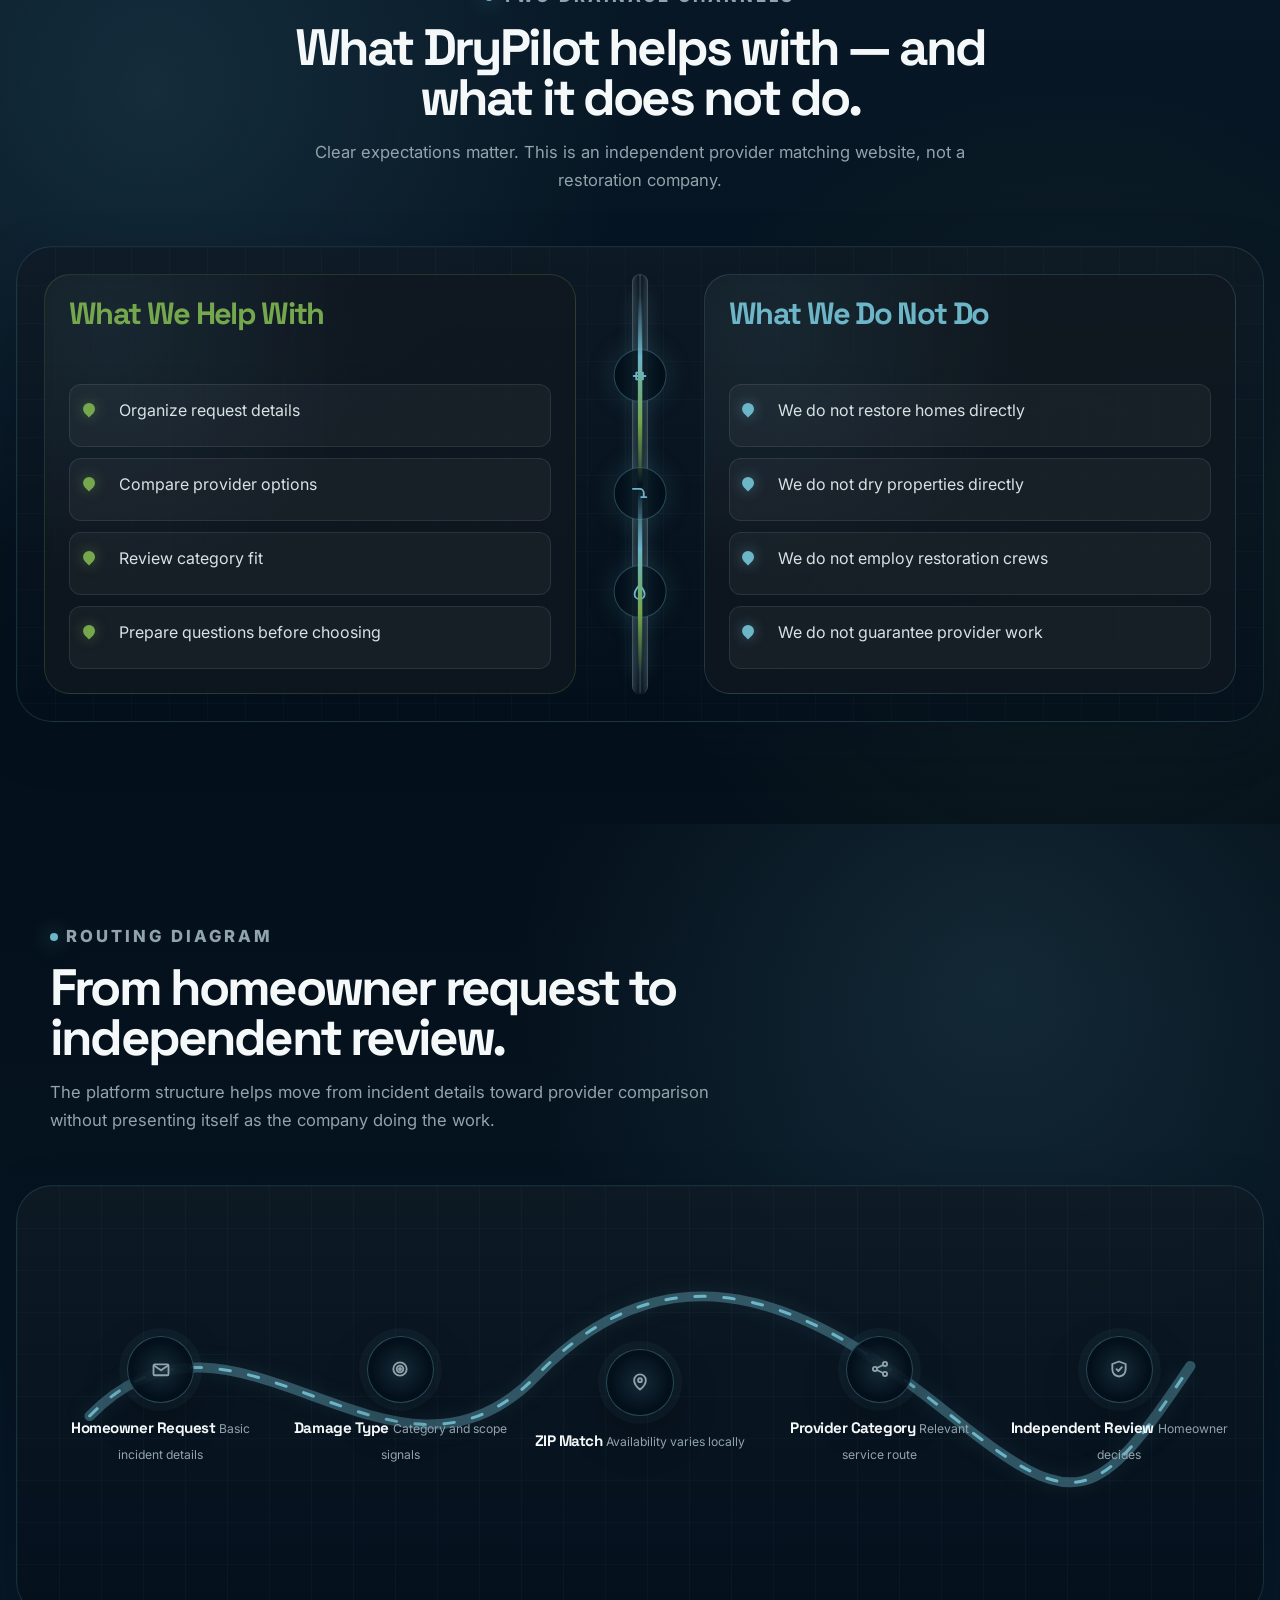
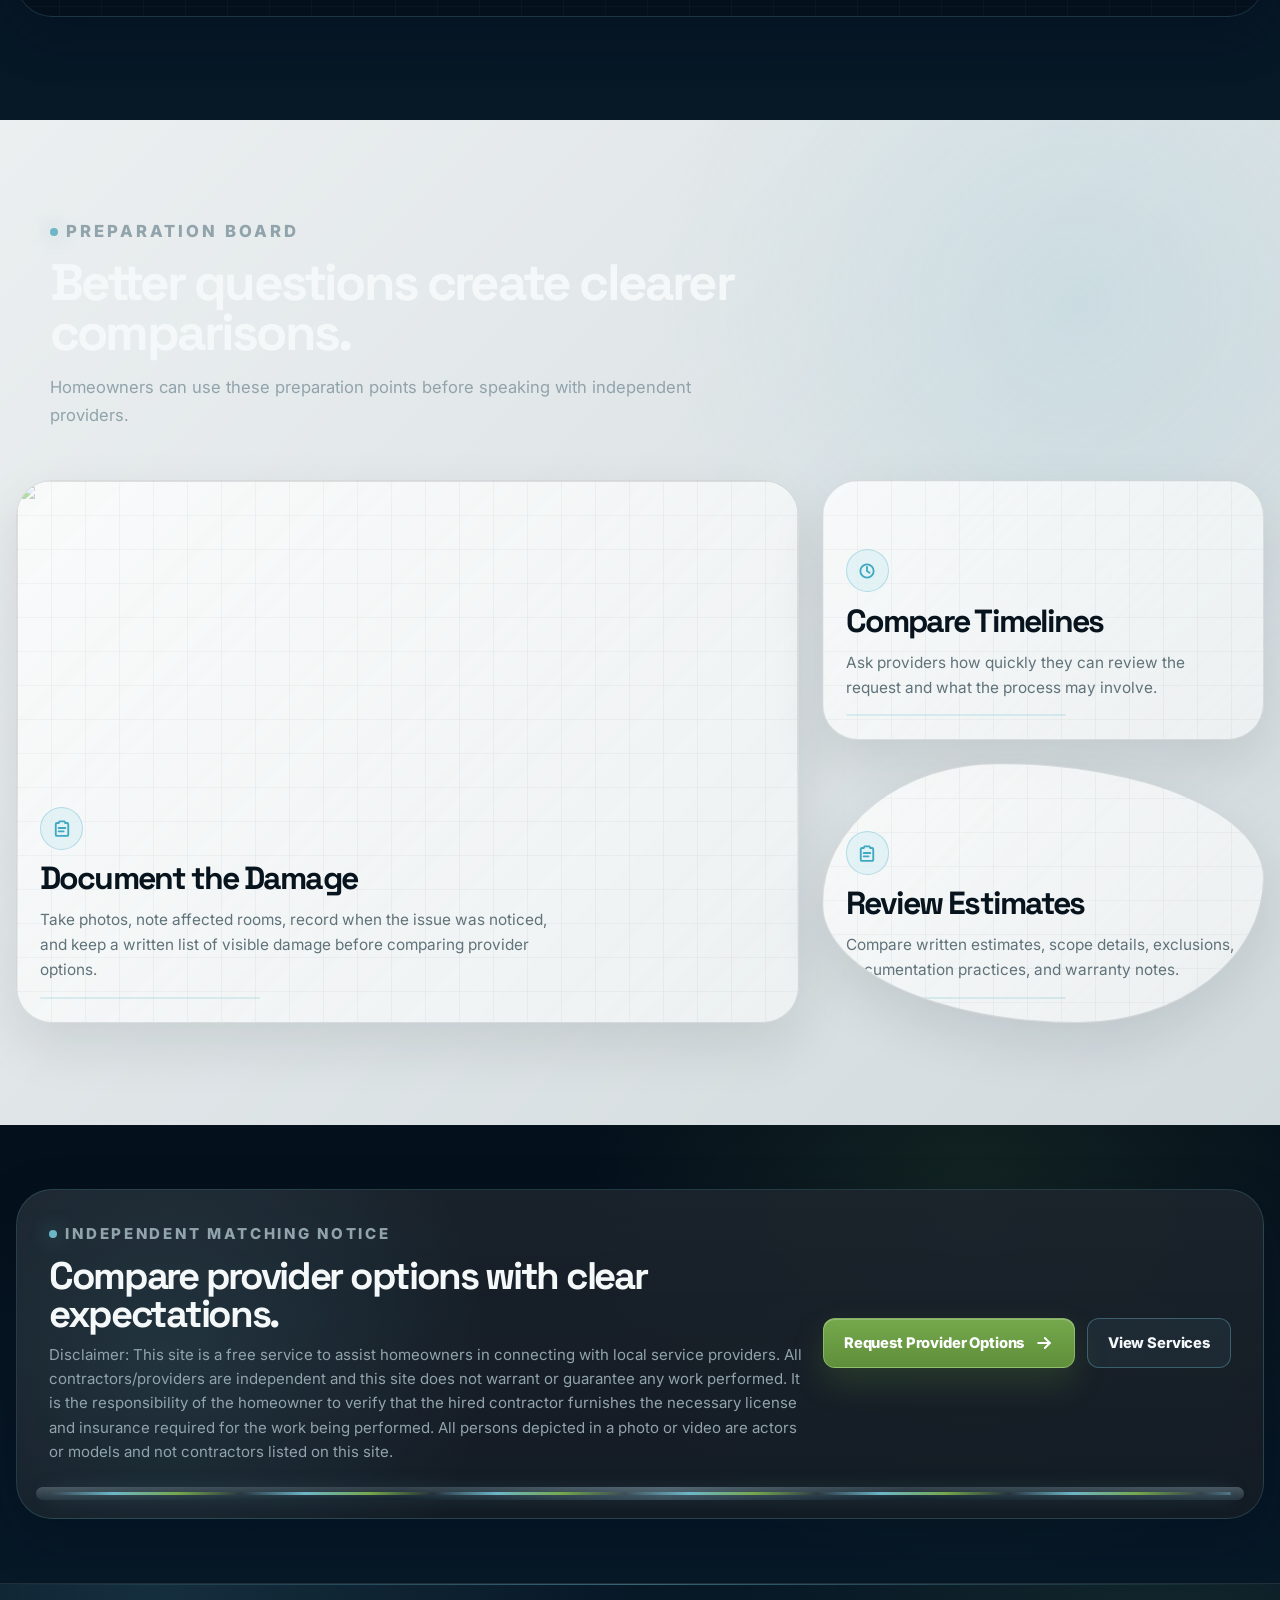
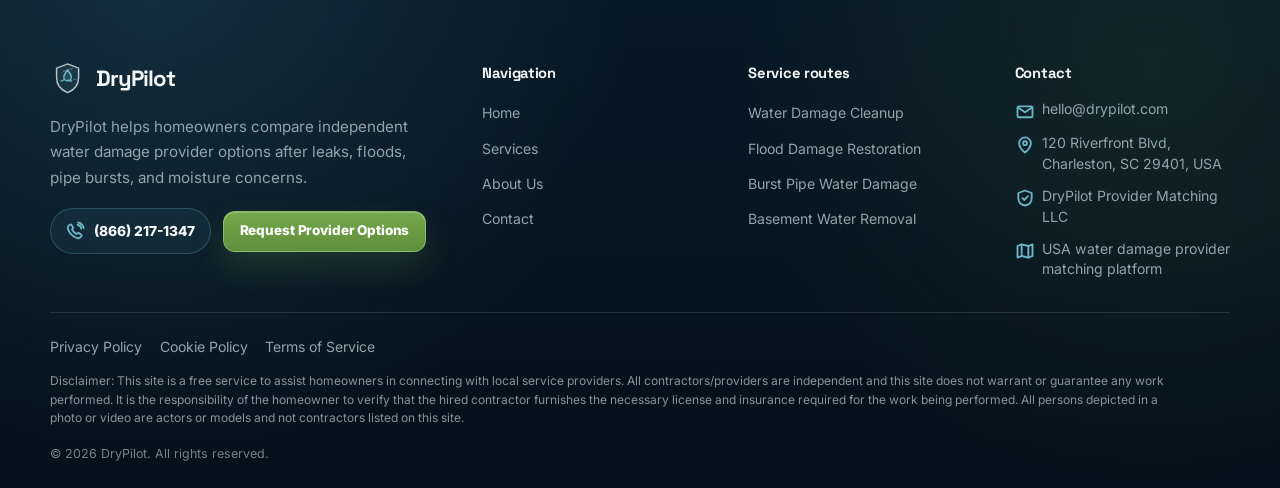
==== commit 83892e90: "fix" ====
--- a/about.html
+++ b/about.html
@@ -9,9 +9,9 @@
     <title>About | Water Damage Provider Matching</title>
     <meta name="description"
         content="Learn how this water damage provider matching platform helps homeowners compare independent provider options.">
-
-    <link rel="icon" type="image/svg+xml" href="./assets/icons/favicon.svg">
-    <link rel="shortcut icon" href="./assets/icons/favicon.ico" type="image/x-icon">
+<link rel="icon" type="image/svg+xml" href="./assets/icons/favicon.svg?v=5">
+<link rel="shortcut icon" type="image/svg+xml" href="./assets/icons/favicon.svg?v=5">
+<link rel="apple-touch-icon" href="./assets/icons/favicon.svg?v=5">
 
     <link rel="preconnect" href="https://fonts.googleapis.com">
     <link rel="preconnect" href="https://fonts.gstatic.com" crossorigin>
--- a/css/style.css
+++ b/css/style.css
@@ -664,7 +664,7 @@
     display: flex;
     align-items: center;
     gap: clamp(1rem, 2.2vw, 2.4rem);
-    margin-left: clamp(1rem, 3vw, 2.4rem);
+    margin-left: clamp(2.1rem, 8vw, 8.2rem);
 }
 
 .site-nav-link {
@@ -2177,4 +2177,4 @@
     animation-duration: 0.001ms !important;
     animation-iteration-count: 1 !important;
     transition-duration: 0.001ms !important;
-}+}
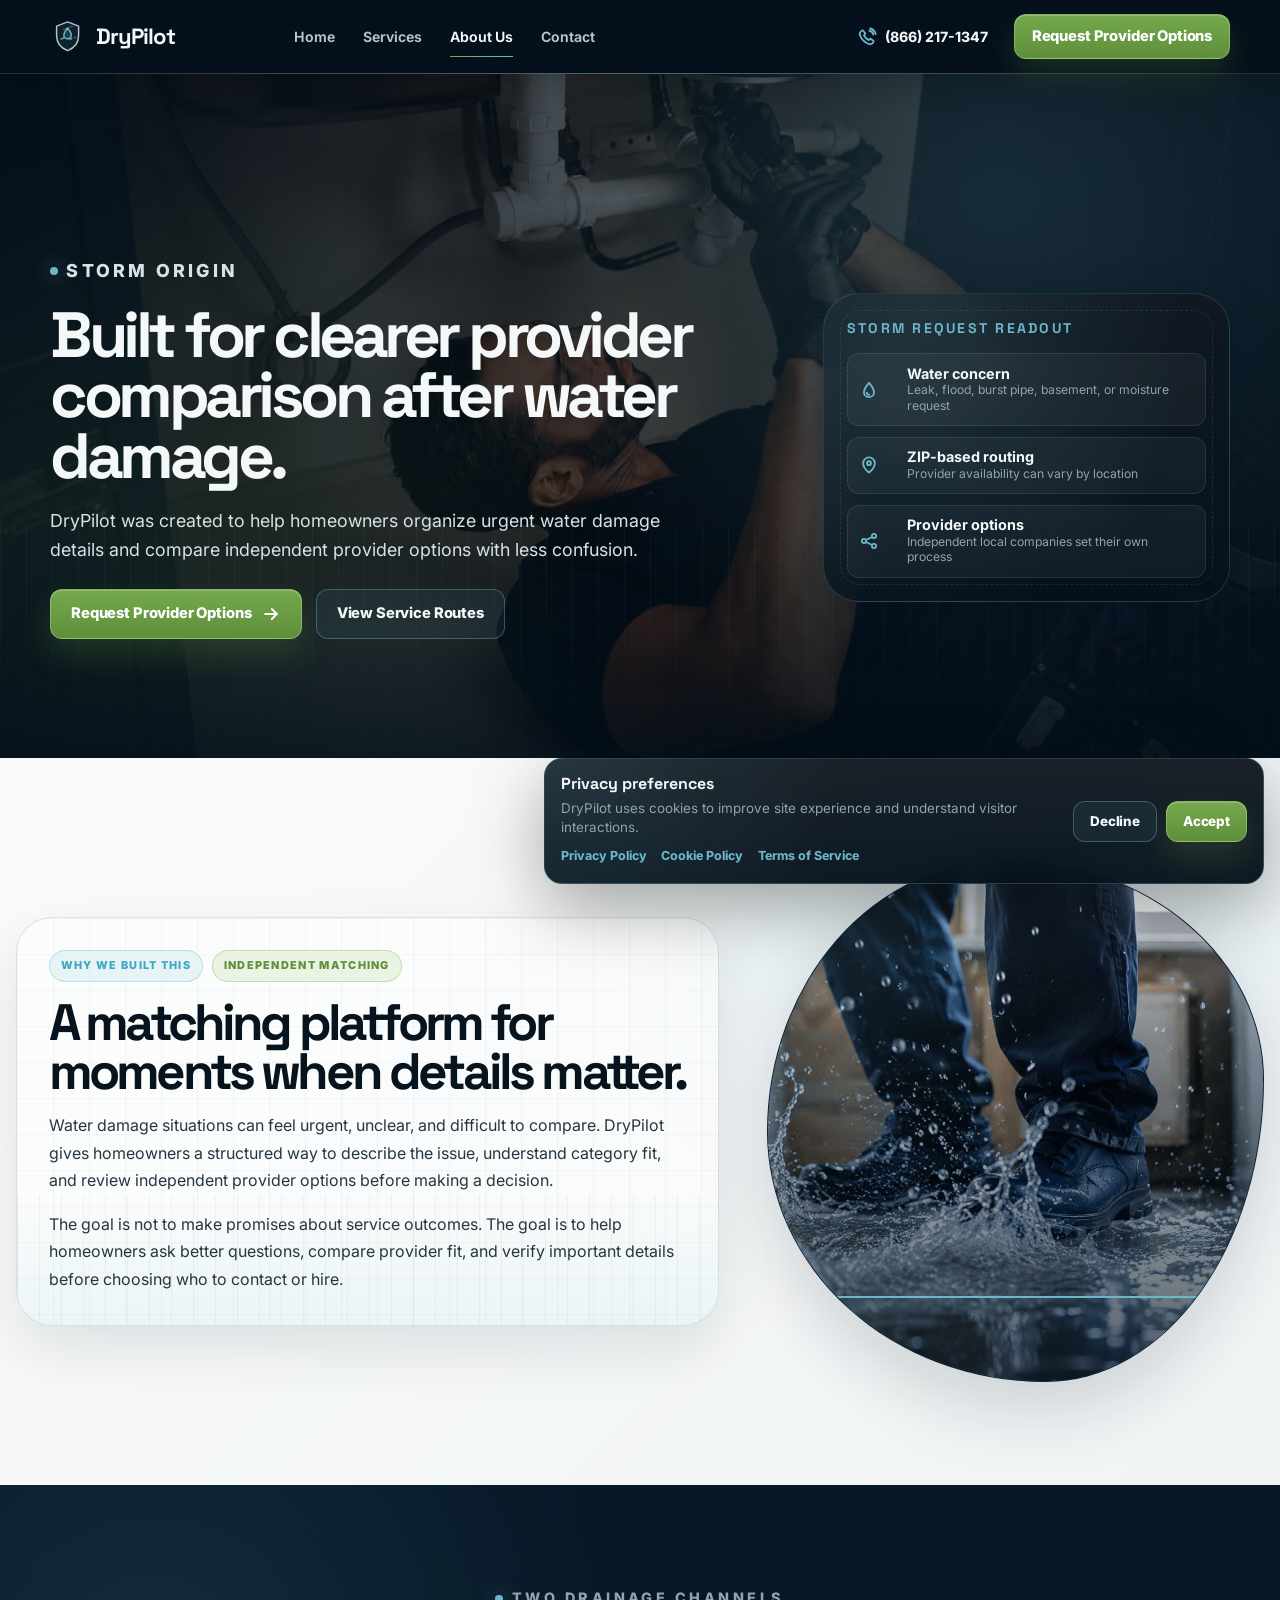
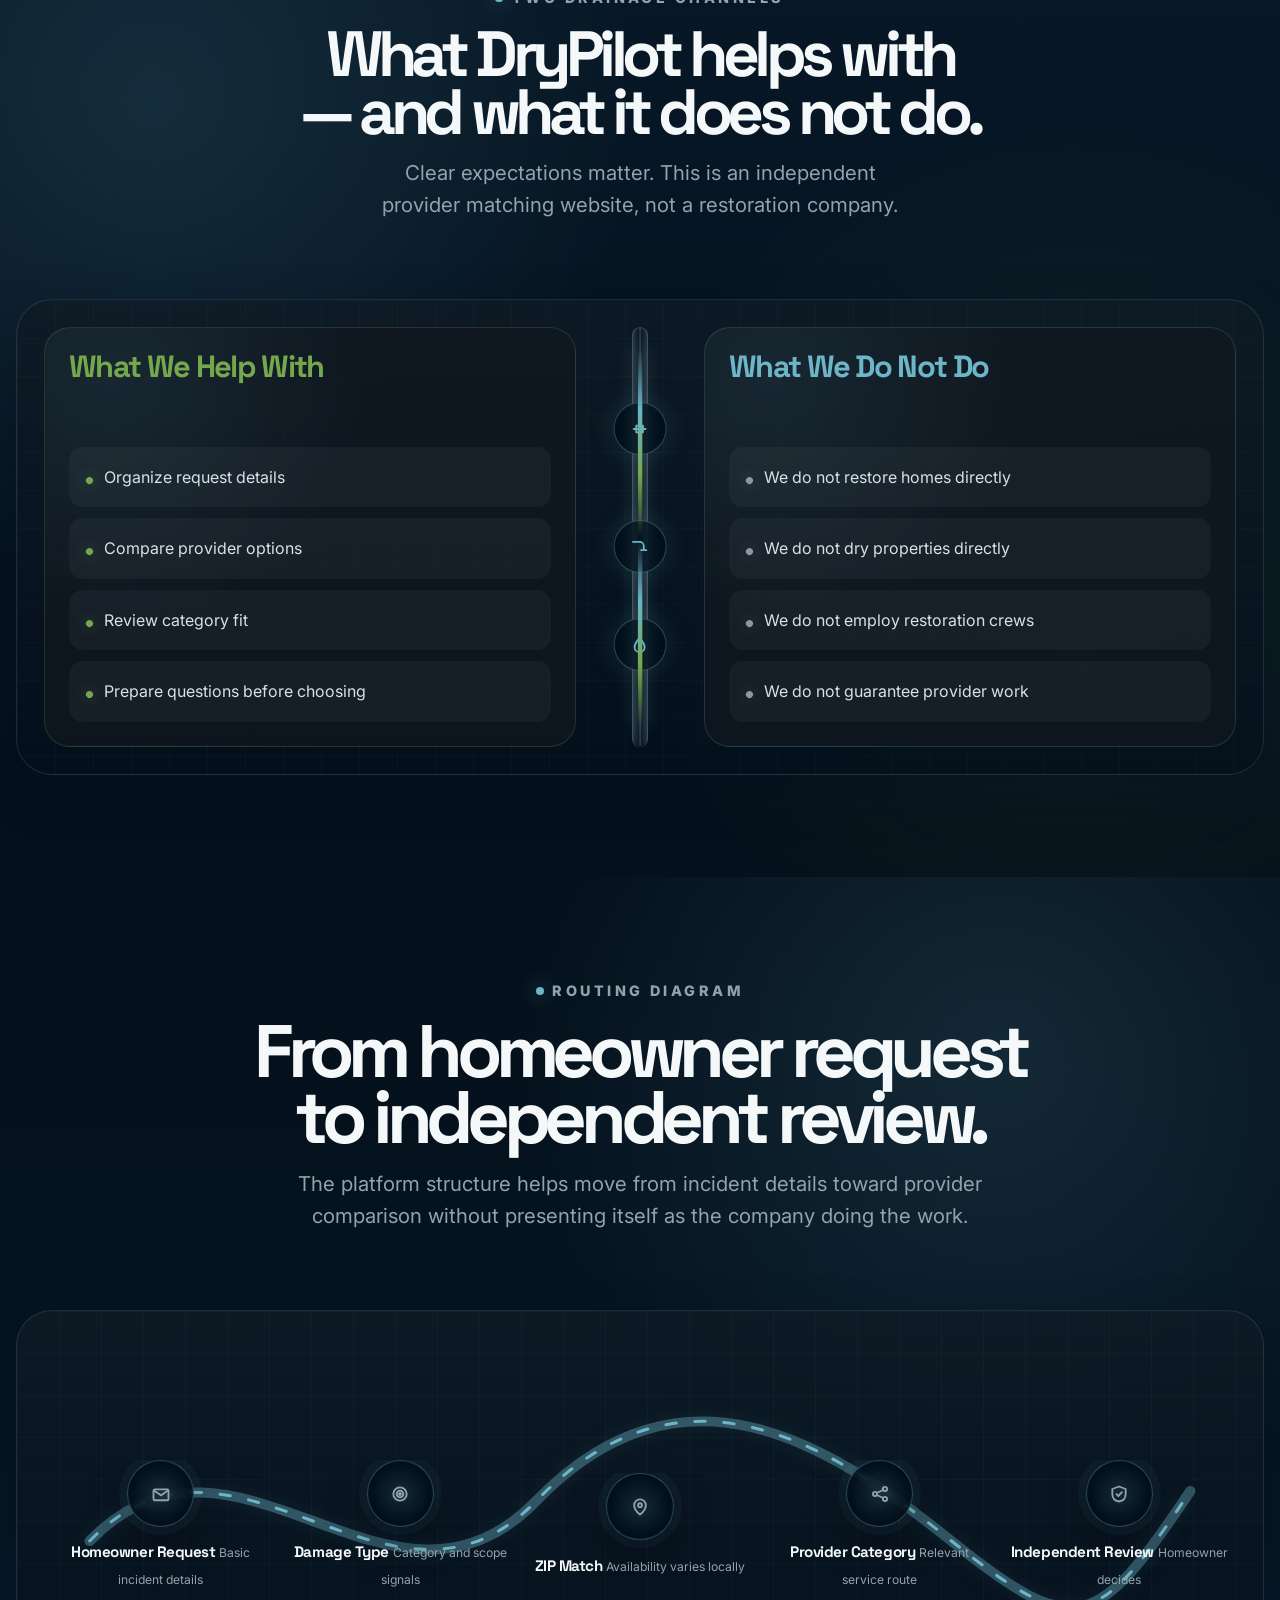
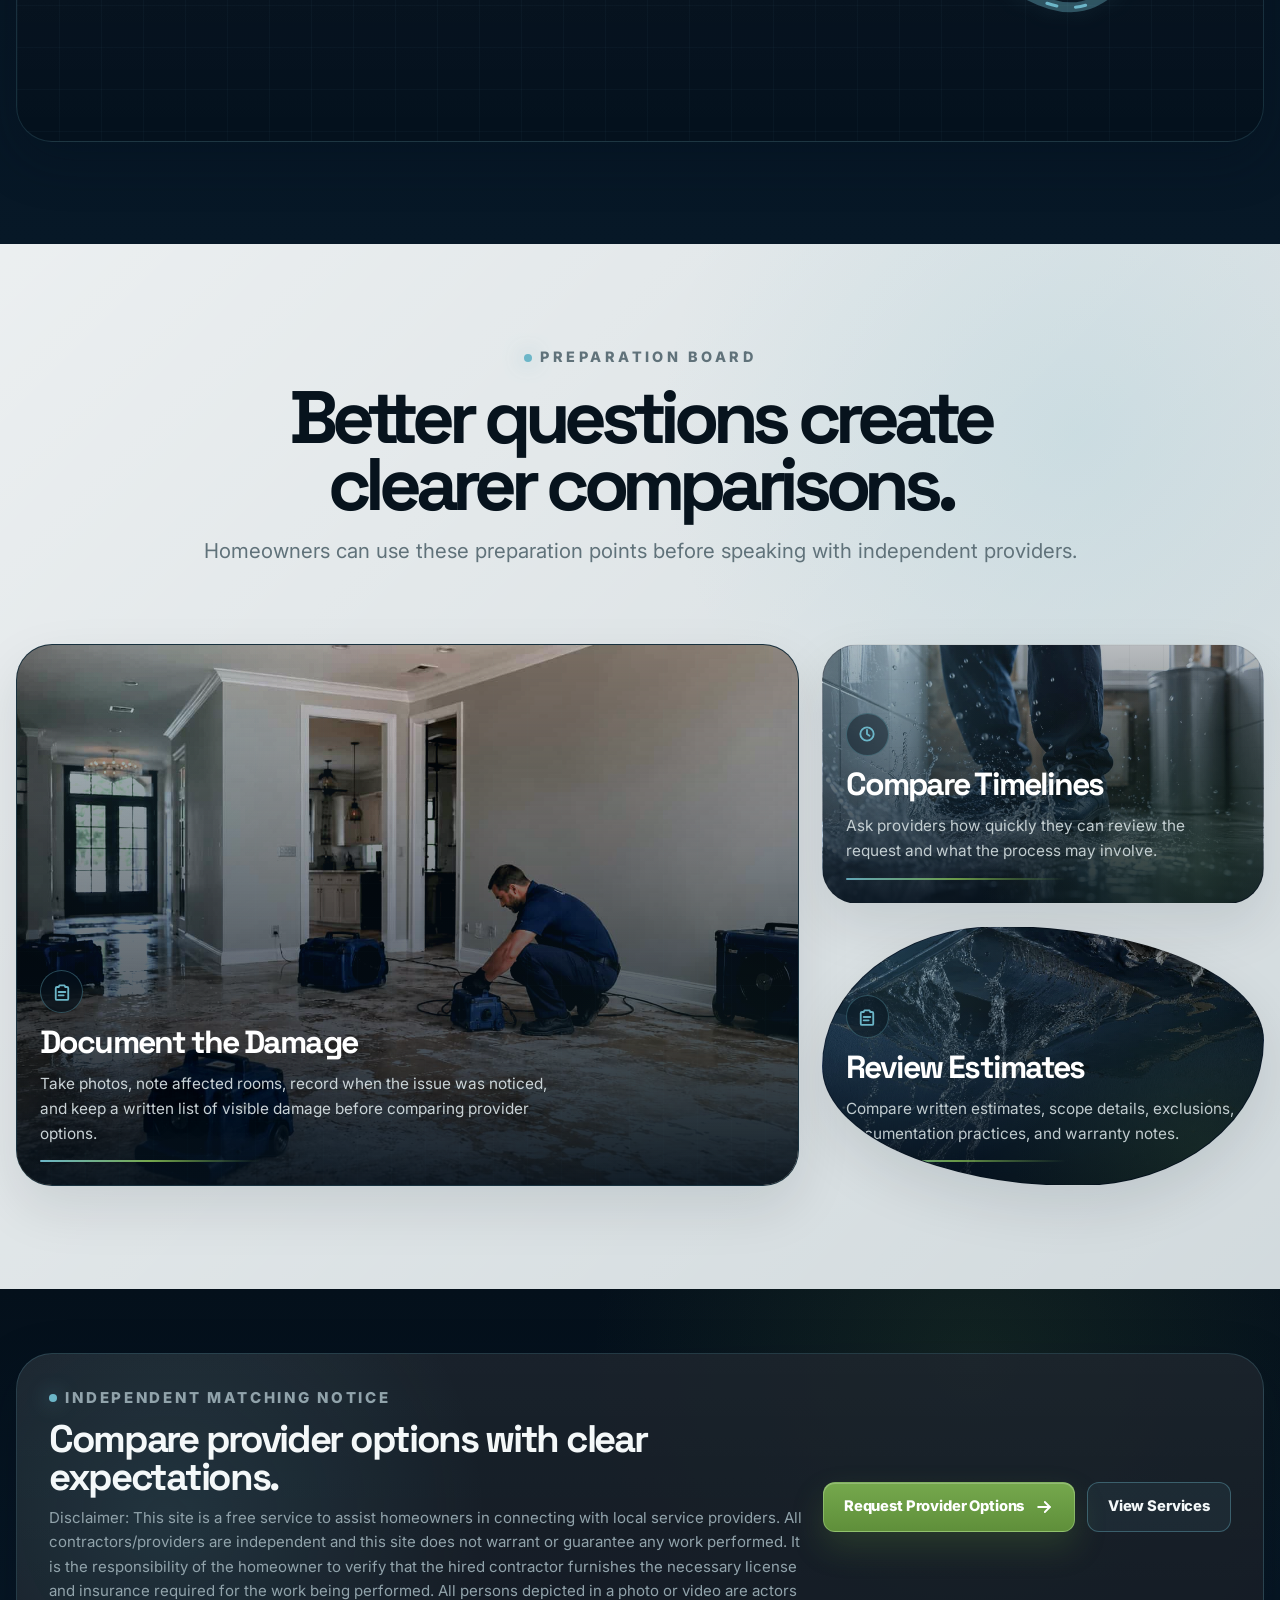
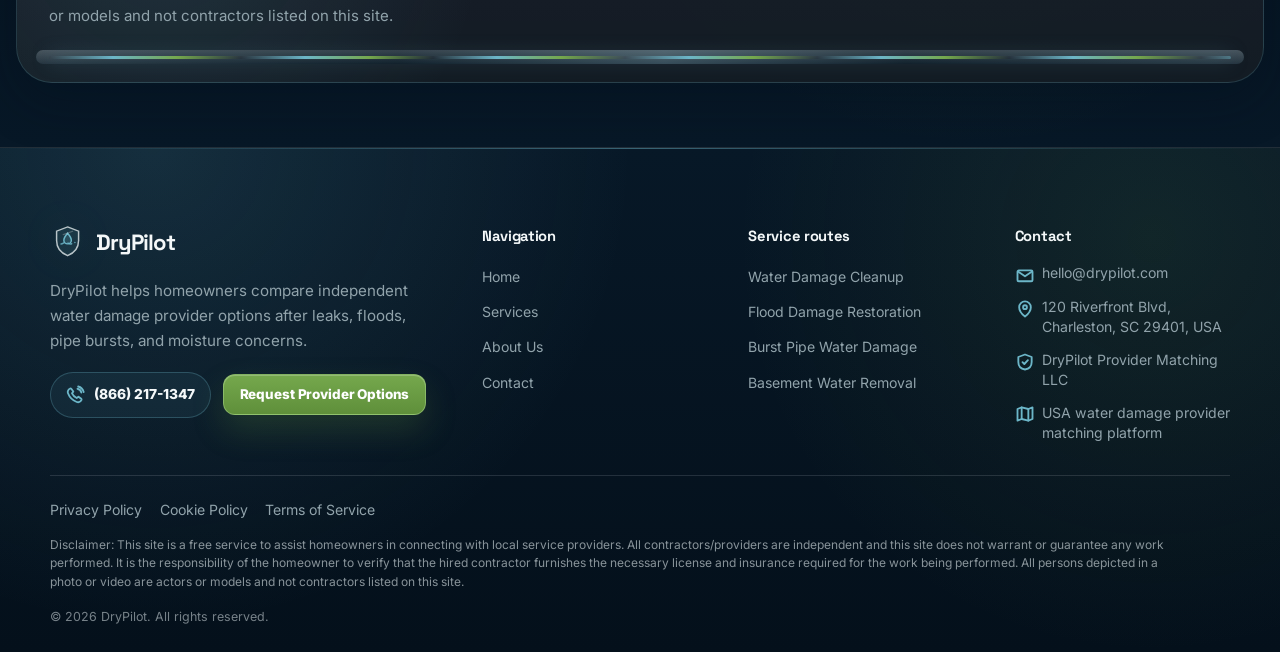
==== commit d5273df6: "+" ====
--- a/about.html
+++ b/about.html
@@ -397,7 +397,7 @@
                 <div class="prep-board-grid">
                     <article class="prep-panel large">
                         <div class="prep-panel-media" aria-hidden="true">
-                            <img src="./assets/images/water-lab-bg.jpg" alt="" loading="lazy">
+                            <img src="./assets/images/hero-services-damage.jpg" alt="" loading="lazy">
                         </div>
 
                         <div class="prep-panel-content">
--- a/css/style.css
+++ b/css/style.css
@@ -2178,3 +2178,280 @@
     animation-iteration-count: 1 !important;
     transition-duration: 0.001ms !important;
 }
+/* ==========================================================
+   FIX: STICKY HEADER INSIDE DATA MOUNT
+   ========================================================== */
+
+[data-site-header] {
+    position: sticky;
+    top: 0;
+    z-index: 900;
+    width: 100%;
+    isolation: isolate;
+}
+
+[data-site-header] .site-header {
+    position: relative;
+    top: auto;
+    z-index: 1;
+    width: 100%;
+}
+
+[data-site-header] .mobile-menu-backdrop,
+[data-site-header] .mobile-menu {
+    position: fixed;
+}
+
+body.menu-open [data-site-header] {
+    z-index: 1100;
+}
+
+/* ==========================================================
+   Decorative layer z-index fix
+   ========================================================== */
+
+.section > .container,
+.section > .container-wide {
+    position: relative;
+    z-index: 2;
+}
+
+.section::before,
+.section::after {
+    pointer-events: none;
+    z-index: 0;
+}
+
+/* ==========================================================
+   Contrast safety patch
+   ========================================================== */
+
+.section.section-light :is(h1, h2, h3, h4, h5, h6),
+.section.section-gray :is(h1, h2, h3, h4, h5, h6),
+.section.section-cool :is(h1, h2, h3, h4, h5, h6),
+.section.service-light-section :is(h1, h2, h3, h4, h5, h6),
+.section.service-cool-section :is(h1, h2, h3, h4, h5, h6),
+.section.wet-blueprint-section :is(h1, h2, h3, h4, h5, h6),
+.section.gauge-comparison-section :is(h1, h2, h3, h4, h5, h6),
+.section.damage-selector-section :is(h1, h2, h3, h4, h5, h6),
+.section.preparation-board-section :is(h1, h2, h3, h4, h5, h6),
+.section.intake-lab-section :is(h1, h2, h3, h4, h5, h6),
+.section.emergency-intake-section :is(h1, h2, h3, h4, h5, h6),
+.section.storm-map-section :is(h1, h2, h3, h4, h5, h6),
+.legal-content-section :is(h1, h2, h3, h4, h5, h6) {
+    color: var(--color-dark-heading);
+}
+
+.section.section-light :is(p, li):where(:not(.section-kicker)):where(:not(.kicker)):where(:not(.form-kicker)):where(:not(.mobile-menu-kicker)):where(:not(.damage-panel-kicker)),
+.section.section-gray :is(p, li):where(:not(.section-kicker)):where(:not(.kicker)):where(:not(.form-kicker)):where(:not(.mobile-menu-kicker)):where(:not(.damage-panel-kicker)),
+.section.section-cool :is(p, li):where(:not(.section-kicker)):where(:not(.kicker)):where(:not(.form-kicker)):where(:not(.mobile-menu-kicker)):where(:not(.damage-panel-kicker)),
+.section.service-light-section :is(p, li):where(:not(.section-kicker)):where(:not(.kicker)):where(:not(.form-kicker)):where(:not(.mobile-menu-kicker)):where(:not(.damage-panel-kicker)),
+.section.service-cool-section :is(p, li):where(:not(.section-kicker)):where(:not(.kicker)):where(:not(.form-kicker)):where(:not(.mobile-menu-kicker)):where(:not(.damage-panel-kicker)),
+.section.wet-blueprint-section :is(p, li):where(:not(.section-kicker)):where(:not(.kicker)):where(:not(.form-kicker)):where(:not(.mobile-menu-kicker)):where(:not(.damage-panel-kicker)),
+.section.gauge-comparison-section :is(p, li):where(:not(.section-kicker)):where(:not(.kicker)):where(:not(.form-kicker)):where(:not(.mobile-menu-kicker)):where(:not(.damage-panel-kicker)),
+.section.damage-selector-section :is(p, li):where(:not(.section-kicker)):where(:not(.kicker)):where(:not(.form-kicker)):where(:not(.mobile-menu-kicker)):where(:not(.damage-panel-kicker)),
+.section.preparation-board-section :is(p, li):where(:not(.section-kicker)):where(:not(.kicker)):where(:not(.form-kicker)):where(:not(.mobile-menu-kicker)):where(:not(.damage-panel-kicker)),
+.section.intake-lab-section :is(p, li):where(:not(.section-kicker)):where(:not(.kicker)):where(:not(.form-kicker)):where(:not(.mobile-menu-kicker)):where(:not(.damage-panel-kicker)),
+.section.emergency-intake-section :is(p, li):where(:not(.section-kicker)):where(:not(.kicker)):where(:not(.form-kicker)):where(:not(.mobile-menu-kicker)):where(:not(.damage-panel-kicker)),
+.section.storm-map-section :is(p, li):where(:not(.section-kicker)):where(:not(.kicker)):where(:not(.form-kicker)):where(:not(.mobile-menu-kicker)):where(:not(.damage-panel-kicker)),
+.legal-content-section :is(p, li):where(:not(.section-kicker)):where(:not(.kicker)):where(:not(.form-kicker)):where(:not(.mobile-menu-kicker)):where(:not(.damage-panel-kicker)) {
+    color: var(--color-dark-text);
+}
+
+.section.section-light .section-heading p,
+.section.section-gray .section-heading p,
+.section.section-cool .section-heading p,
+.section.service-light-section .section-heading p,
+.section.service-cool-section .section-heading p,
+.section.wet-blueprint-section .section-heading p,
+.section.gauge-comparison-section .section-heading p,
+.section.damage-selector-section .section-heading p,
+.section.preparation-board-section .section-heading p,
+.section.intake-lab-section .section-heading p,
+.section.emergency-intake-section .section-heading p,
+.section.storm-map-section .section-heading p {
+    color: var(--color-dark-muted);
+}
+
+
+/* ==========================================================
+   TABLET / MOBILE HERO CENTER ALIGNMENT
+   Add to the bottom of /css/style.css
+   ========================================================== */
+
+@media (max-width: 1024px) {
+
+    /* Global page heroes */
+    .page-hero {
+        align-items: center !important;
+        text-align: center !important;
+    }
+
+    .page-hero .container,
+    .page-hero .container-wide {
+        display: grid !important;
+        justify-items: center !important;
+    }
+
+    .page-hero-content,
+    .page-hero-copy,
+    .service-hero-content,
+    .contact-hero-content,
+    .about-hero-copy {
+        width: min(760px, 100%) !important;
+        margin-inline: auto !important;
+        text-align: center !important;
+        justify-items: center !important;
+    }
+
+    .page-hero-content h1,
+    .page-hero-copy h1,
+    .service-hero-content h1,
+    .contact-hero-content h1,
+    .about-hero-copy h1 {
+        margin-inline: auto !important;
+        text-align: center !important;
+        text-wrap: balance !important;
+    }
+
+    .page-hero-content p,
+    .page-hero-copy p,
+    .service-hero-content p,
+    .contact-hero-content p,
+    .about-hero-copy p {
+        margin-inline: auto !important;
+        text-align: center !important;
+        text-wrap: balance !important;
+    }
+
+    .page-hero .kicker,
+    .page-hero .section-kicker,
+    .service-hero-content .kicker,
+    .contact-hero-content .kicker,
+    .about-hero-copy .kicker {
+        justify-content: center !important;
+    }
+
+    .hero-actions,
+    .page-hero-actions,
+    .service-hero-actions,
+    .contact-hero-actions {
+        justify-content: center !important;
+        align-items: center !important;
+    }
+}
+
+
+/* ==========================================================
+   HOME HERO CENTER ALIGNMENT
+   ========================================================== */
+
+@media (max-width: 1024px) {
+    .home-hero {
+        display: grid !important;
+        align-items: center !important;
+    }
+
+    .home-hero-grid {
+        grid-template-columns: 1fr !important;
+        align-items: center !important;
+        justify-items: center !important;
+        text-align: center !important;
+    }
+
+    .home-hero-copy {
+        width: min(780px, 100%) !important;
+        max-width: 780px !important;
+        margin-inline: auto !important;
+        text-align: center !important;
+        justify-items: center !important;
+    }
+
+    .home-hero-copy .kicker {
+        justify-content: center !important;
+    }
+
+    .home-hero-copy h1 {
+        margin-inline: auto !important;
+        text-align: center !important;
+        text-wrap: balance !important;
+    }
+
+    .home-hero-copy p {
+        margin-inline: auto !important;
+        text-align: center !important;
+        text-wrap: balance !important;
+    }
+
+    .home-hero-actions {
+        justify-content: center !important;
+        align-items: center !important;
+    }
+
+    .emergency-panel {
+        margin-inline: auto !important;
+    }
+}
+
+
+/* ==========================================================
+   ABOUT HERO CENTER ALIGNMENT
+   ========================================================== */
+
+@media (max-width: 1024px) {
+    .about-hero-grid {
+        grid-template-columns: 1fr !important;
+        justify-items: center !important;
+        text-align: center !important;
+    }
+
+    .about-storm-panel {
+        margin-inline: auto !important;
+    }
+}
+
+
+/* ==========================================================
+   MOBILE REFINEMENT
+   ========================================================== */
+
+@media (max-width: 640px) {
+
+    .page-hero,
+    .home-hero {
+        text-align: center !important;
+    }
+
+    .page-hero-content,
+    .page-hero-copy,
+    .service-hero-content,
+    .contact-hero-content,
+    .about-hero-copy,
+    .home-hero-copy {
+        width: 100% !important;
+        justify-items: center !important;
+    }
+
+    .hero-actions,
+    .page-hero-actions,
+    .service-hero-actions,
+    .contact-hero-actions,
+    .home-hero-actions {
+        width: 100% !important;
+        justify-content: center !important;
+    }
+
+    .hero-actions .btn,
+    .page-hero-actions .btn,
+    .service-hero-actions .btn,
+    .contact-hero-actions .btn,
+    .home-hero-actions .btn {
+        width: 100% !important;
+        max-width: 360px !important;
+    }
+
+    .emergency-panel,
+    .about-storm-panel {
+        width: min(100%, 430px) !important;
+    }
+}
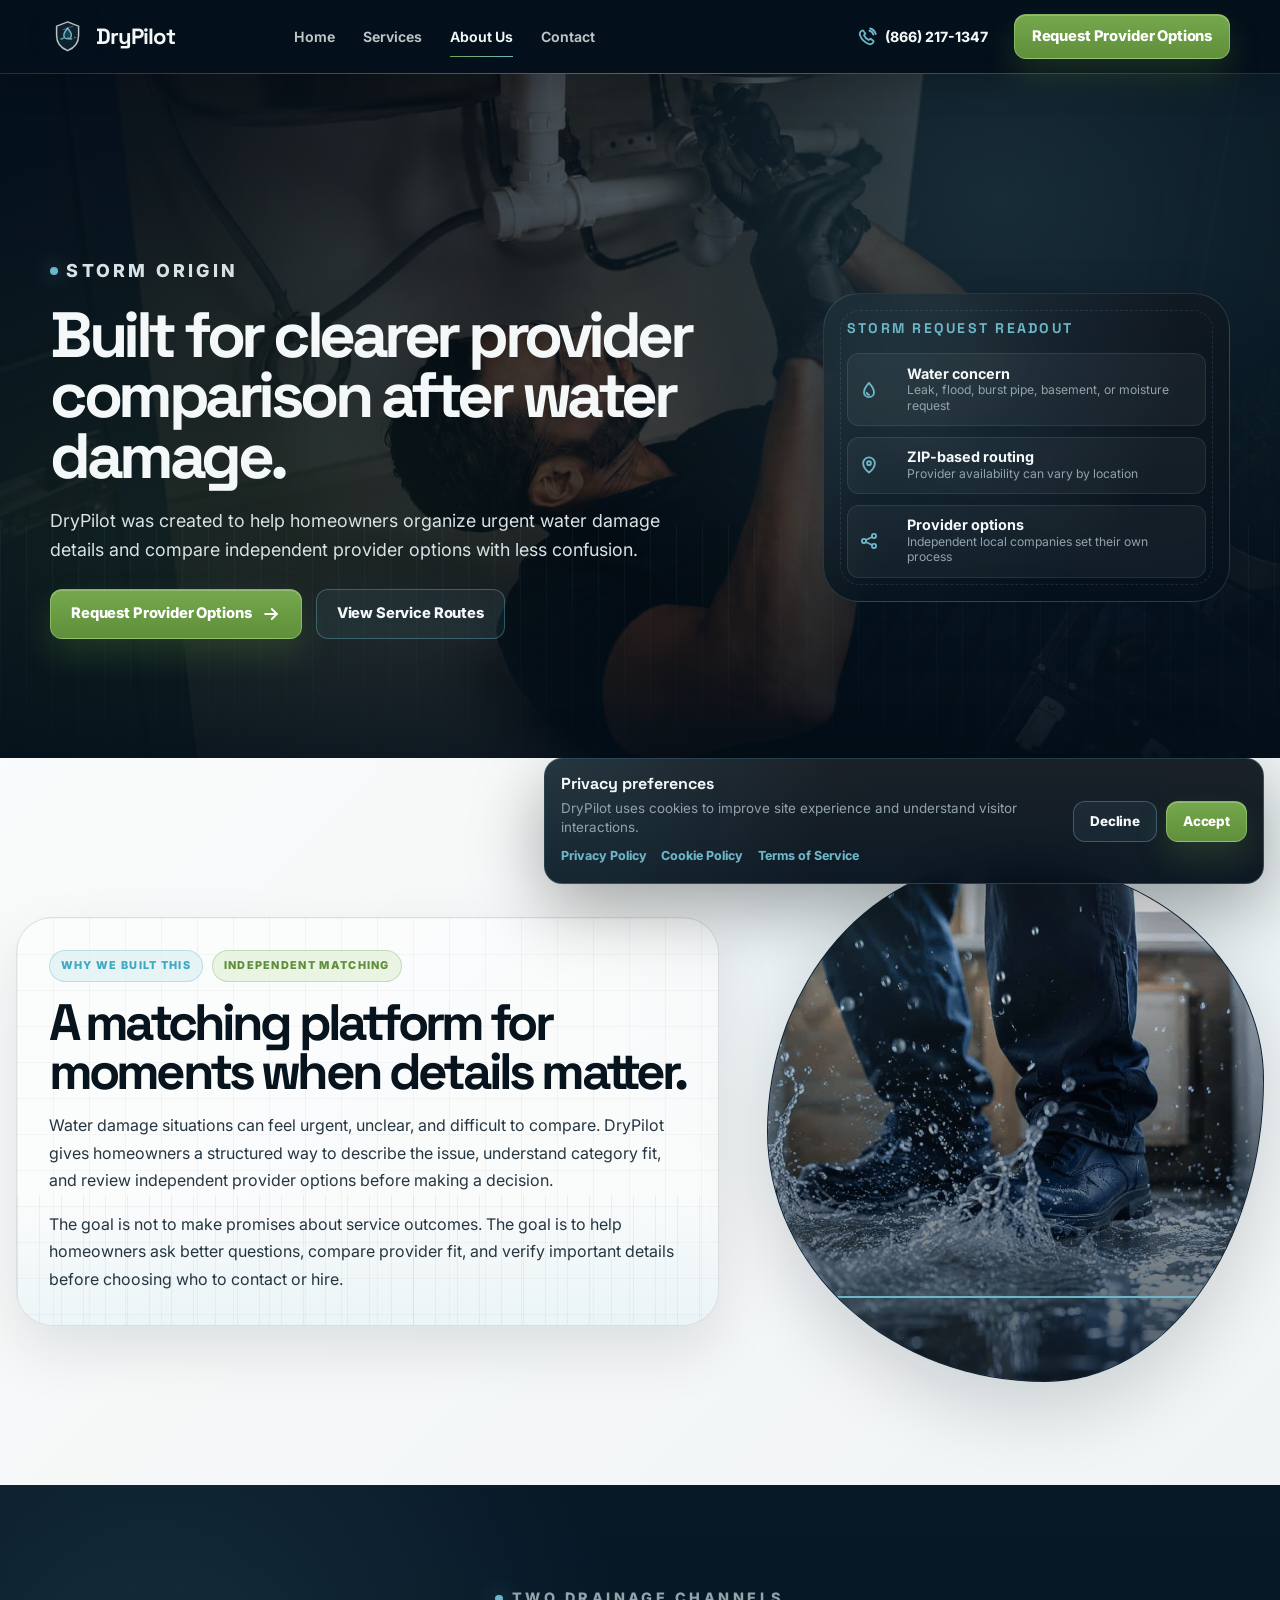
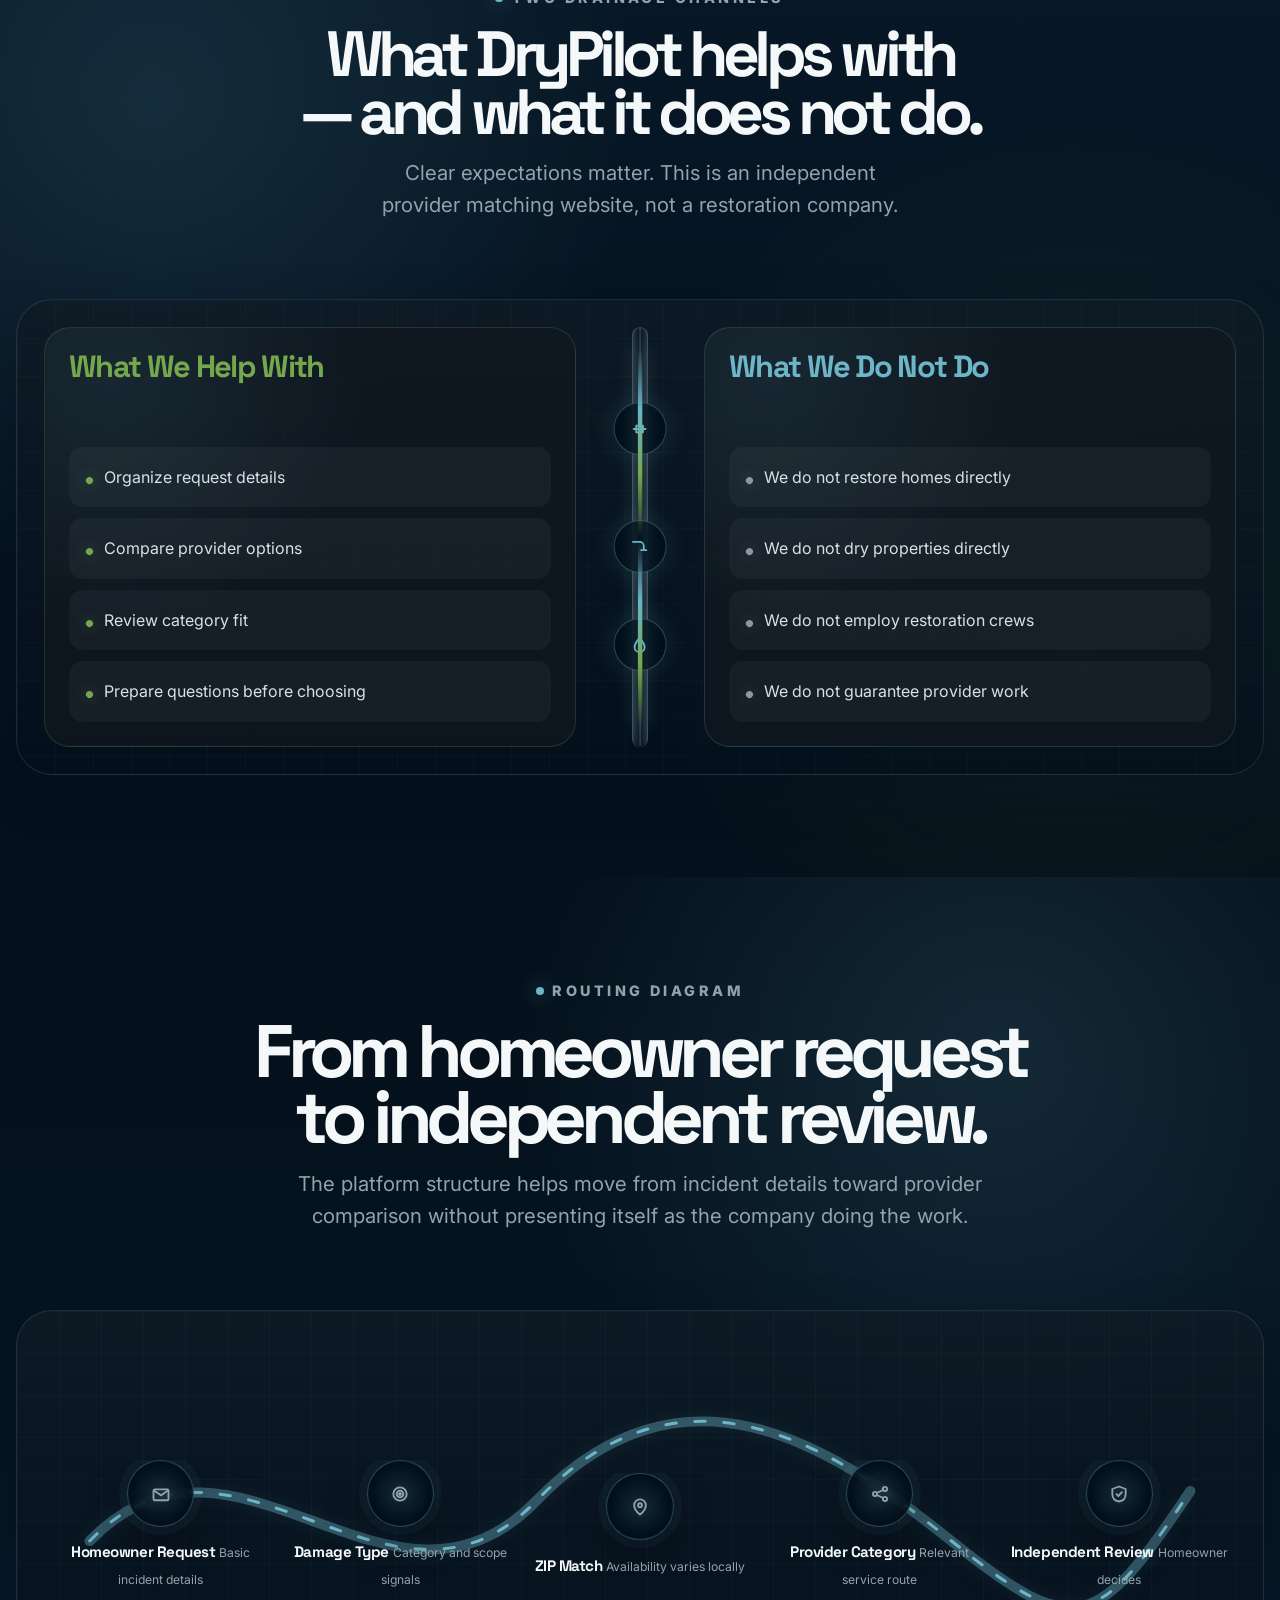
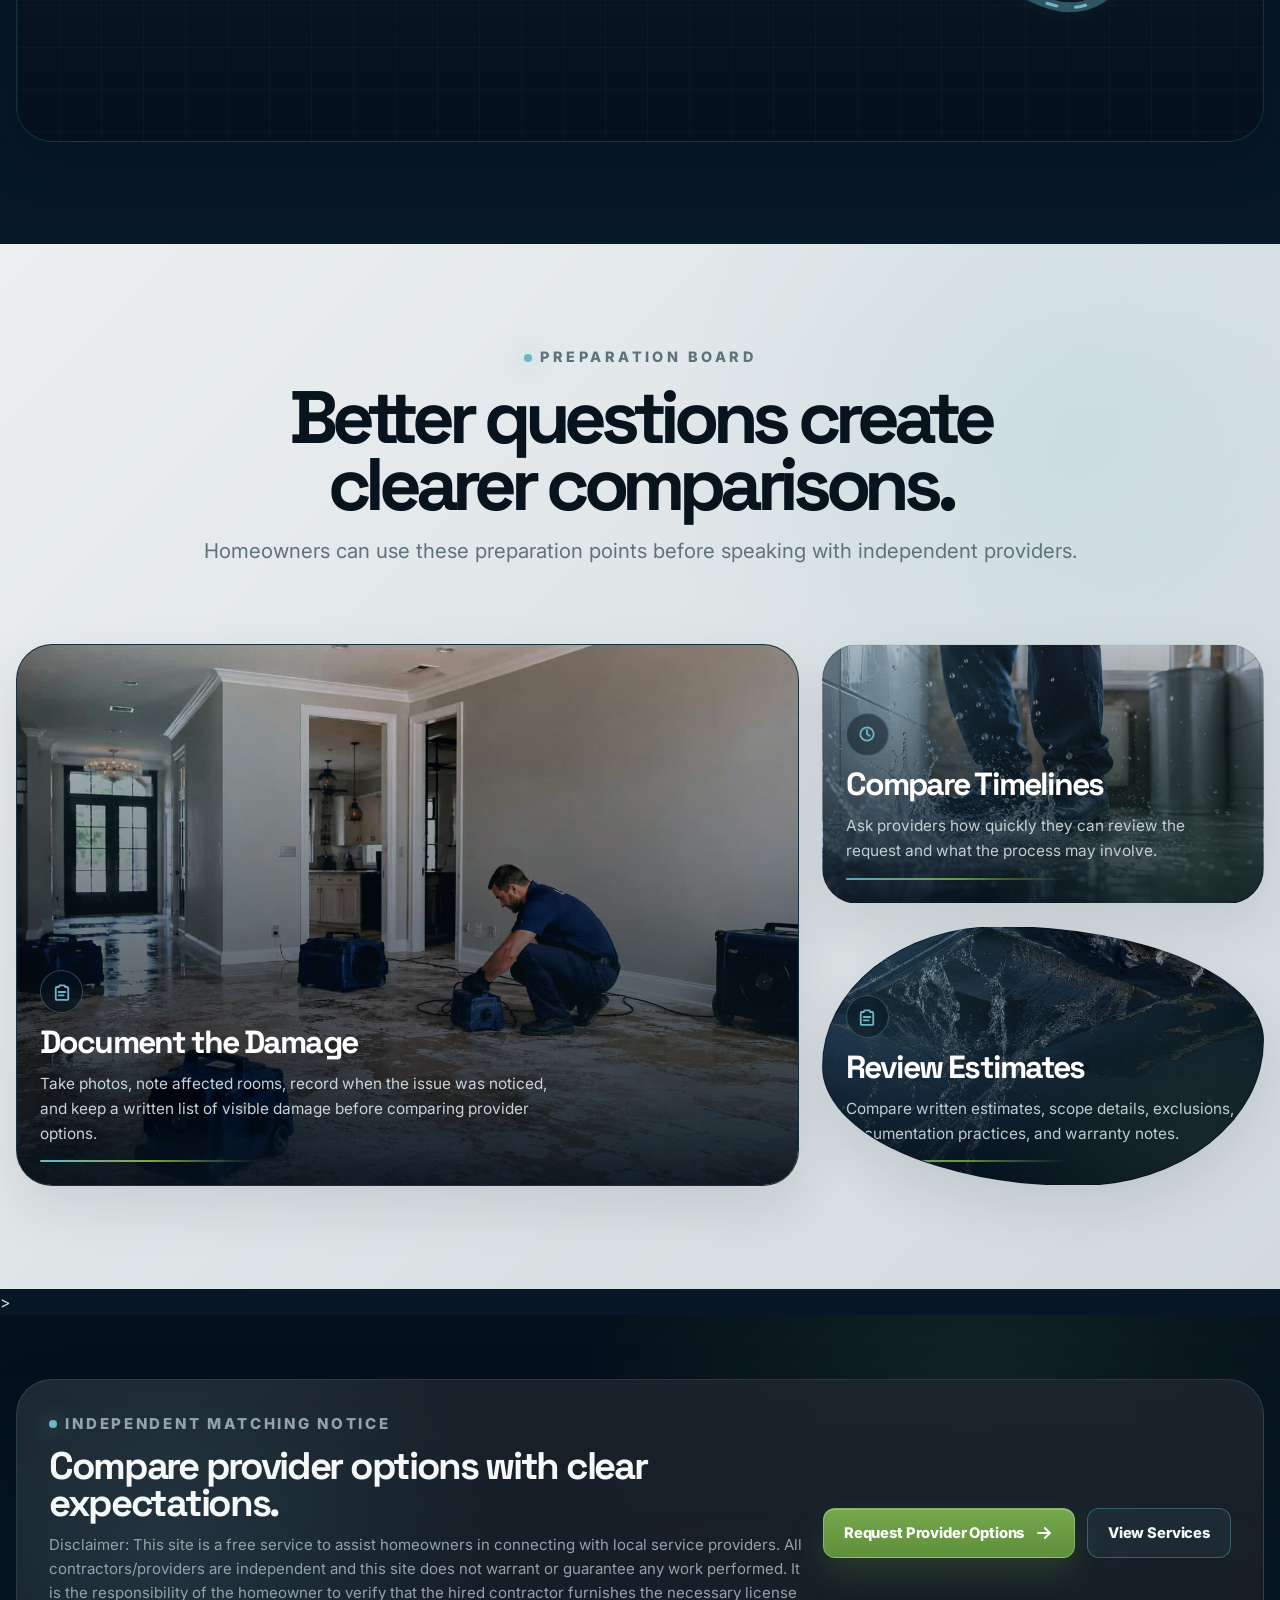
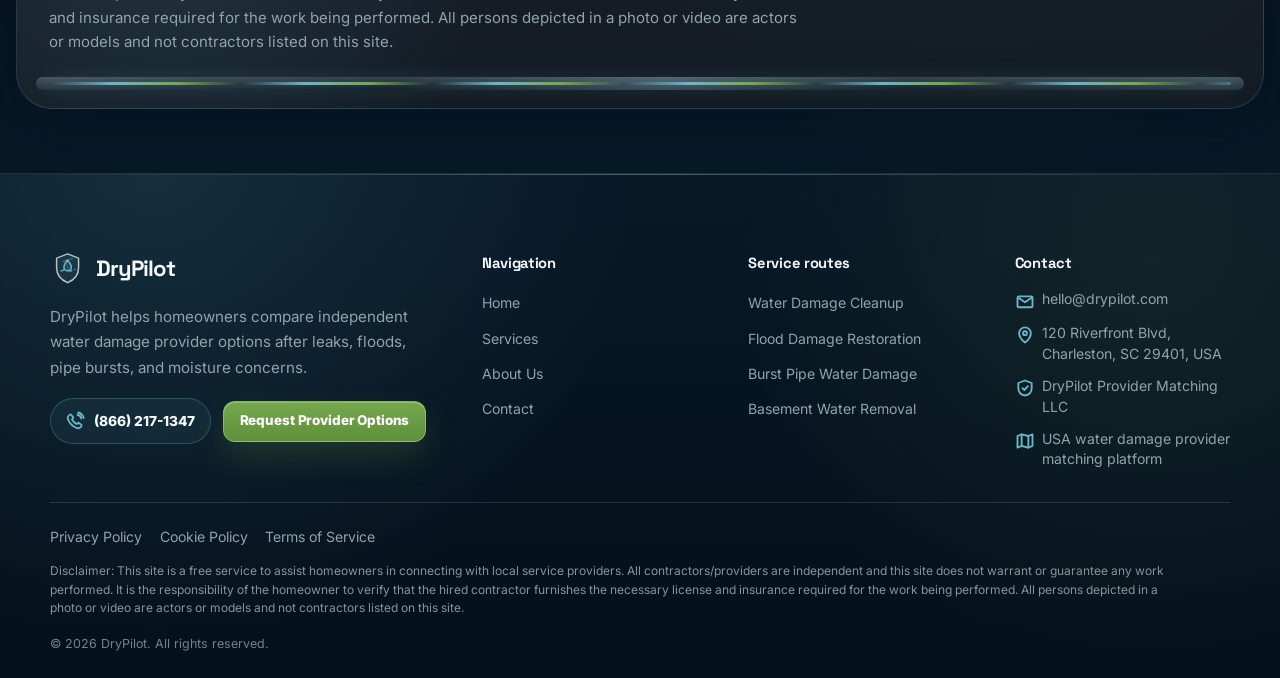
==== commit d83c8f20: "update" ====
--- a/about.html
+++ b/about.html
@@ -23,9 +23,7 @@
     <div data-site-header></div>
 
     <main id="main">
-        <!-- =====================================================
-      SECTION 1 — STORM ORIGIN HERO
-    ====================================================== -->
+     
 
         <section class="page-hero about-origin-hero" aria-labelledby="aboutHeroTitle">
             <div class="page-hero-media" aria-hidden="true">
@@ -118,9 +116,7 @@
             </div>
         </section>
 
-        <!-- =====================================================
-      SECTION 2 — WET BLUEPRINT STORY
-    ====================================================== -->
+   
 
         <section class="section wet-blueprint-section" aria-labelledby="blueprintStoryTitle">
             <div class="container-wide wet-blueprint-grid">
@@ -166,9 +162,7 @@
             </div>
         </section>
 
-        <!-- =====================================================
-      SECTION 3 — TWO DRAINAGE CHANNELS
-    ====================================================== -->
+
 
         <section class="section drainage-channels-section" aria-labelledby="drainageChannelsTitle">
             <div class="container">
@@ -247,9 +241,7 @@
             </div>
         </section>
 
-        <!-- =====================================================
-      SECTION 4 — ROUTING DIAGRAM
-    ====================================================== -->
+
 
         <section class="section about-routing-section" aria-labelledby="routingDiagramTitle">
             <div class="container">
@@ -372,9 +364,7 @@
             </div>
         </section>
 
-        <!-- =====================================================
-      SECTION 5 — PREPARATION BOARD
-    ====================================================== -->
+
 
         <section class="section preparation-board-section" aria-labelledby="preparationBoardTitle">
             <div class="container">
@@ -473,9 +463,7 @@
             </div>
         </section>
 
-        <!-- =====================================================
-      SECTION 6 — COMPLIANCE CTA
-    ====================================================== -->
+    >
 
         <section class="about-compliance-cta" aria-labelledby="complianceCtaTitle">
             <div class="container-wide">
--- a/css/style.css
+++ b/css/style.css
@@ -7,14 +7,7 @@
 @import url("./service-page.css");
 @import url("./legal.css");
 
-/* ==========================================================
-   DRYPILOT — GLOBAL STYLE
-   File: /css/style.css
-   ========================================================== */
-
-/* ==========================================================
-   ROOT VARIABLES
-   ========================================================== */
+
 
 :root {
     --color-bg: #071827;
@@ -78,9 +71,7 @@
     --section-pad-compact: clamp(3rem, 5vw, 5rem);
 }
 
-/* ==========================================================
-   RESET / BASE
-   ========================================================== */
+
 
 *,
 *::before,
@@ -174,9 +165,7 @@
     background: var(--color-water);
 }
 
-/* ==========================================================
-   ACCESSIBILITY
-   ========================================================== */
+
 
 .skip-link {
     position: fixed;
@@ -206,9 +195,6 @@
     display: none !important;
 }
 
-/* ==========================================================
-   LAYOUT HELPERS
-   ========================================================== */
 
 .container {
     width: min(calc(100% - 2rem), var(--container));
@@ -351,9 +337,7 @@
     box-shadow: 0 18px 44px rgba(7, 19, 29, 0.1);
 }
 
-/* ==========================================================
-   BUTTONS
-   ========================================================== */
+
 
 .btn {
     --btn-bg: rgba(255, 255, 255, 0.06);
@@ -458,9 +442,6 @@
     transform: translateX(3px);
 }
 
-/* ==========================================================
-   SVG ICON SYSTEM
-   ========================================================== */
 
 .svg-icon {
     display: inline-grid;
@@ -511,9 +492,6 @@
     }
 }
 
-/* ==========================================================
-   LOGO
-   ========================================================== */
 
 .site-logo {
     position: relative;
@@ -625,9 +603,6 @@
     }
 }
 
-/* ==========================================================
-   HEADER
-   ========================================================== */
 
 .site-header {
     position: sticky;
@@ -758,9 +733,6 @@
     background: rgba(108, 182, 200, 0.08);
 }
 
-/* ==========================================================
-   MOBILE MENU
-   ========================================================== */
 
 .mobile-menu-backdrop {
     position: fixed;
@@ -951,9 +923,7 @@
     line-height: 1.55;
 }
 
-/* ==========================================================
-   FOOTER
-   ========================================================== */
+
 
 .site-footer {
     position: relative;
@@ -1115,9 +1085,7 @@
     font-size: 0.78rem;
 }
 
-/* ==========================================================
-   FORMS
-   ========================================================== */
+
 
 form {
     min-width: 0;
@@ -1293,9 +1261,7 @@
     background: rgba(255, 255, 255, 0.09);
 }
 
-/* ==========================================================
-   FAQ
-   ========================================================== */
+
 
 .faq-list {
     display: grid;
@@ -1402,9 +1368,7 @@
     color: var(--color-dark-muted);
 }
 
-/* ==========================================================
-   COOKIE BANNER
-   ========================================================== */
+
 
 .cookie-banner {
     position: fixed;
@@ -1467,9 +1431,6 @@
     gap: 0.55rem;
 }
 
-/* ==========================================================
-   GLOBAL SERVICE CARD FALLBACK
-   ========================================================== */
 
 .service-card {
     min-width: 0;
@@ -1577,9 +1538,7 @@
     font-weight: 800;
 }
 
-/* ==========================================================
-   PIPE / WATER ANIMATION UTILITIES
-   ========================================================== */
+
 
 .pipe-route {
     position: relative;
@@ -1752,9 +1711,6 @@
     }
 }
 
-/* ==========================================================
-   PAGE HERO GLOBAL HELPERS
-   ========================================================== */
 
 .page-hero {
     position: relative;
@@ -1839,9 +1795,7 @@
     padding-top: 0.35rem;
 }
 
-/* ==========================================================
-   MAP VISUAL HELPERS
-   ========================================================== */
+
 
 .map-visual {
     position: relative;
@@ -1896,9 +1850,7 @@
     animation-delay: 0.8s;
 }
 
-/* ==========================================================
-   UTILITY CLASSES
-   ========================================================== */
+
 
 .visually-hidden {
     position: absolute !important;
@@ -1942,9 +1894,7 @@
     }
 }
 
-/* ==========================================================
-   RESPONSIVE
-   ========================================================== */
+
 
 @media (max-width: 1120px) {
     :root {
@@ -2155,9 +2105,7 @@
     }
 }
 
-/* ==========================================================
-   REDUCED MOTION
-   ========================================================== */
+
 
 @media (prefers-reduced-motion: reduce) {
 
@@ -2178,9 +2126,7 @@
     animation-iteration-count: 1 !important;
     transition-duration: 0.001ms !important;
 }
-/* ==========================================================
-   FIX: STICKY HEADER INSIDE DATA MOUNT
-   ========================================================== */
+
 
 [data-site-header] {
     position: sticky;
@@ -2206,9 +2152,6 @@
     z-index: 1100;
 }
 
-/* ==========================================================
-   Decorative layer z-index fix
-   ========================================================== */
 
 .section > .container,
 .section > .container-wide {
@@ -2222,9 +2165,7 @@
     z-index: 0;
 }
 
-/* ==========================================================
-   Contrast safety patch
-   ========================================================== */
+
 
 .section.section-light :is(h1, h2, h3, h4, h5, h6),
 .section.section-gray :is(h1, h2, h3, h4, h5, h6),
@@ -2274,14 +2215,11 @@
 }
 
 
-/* ==========================================================
-   TABLET / MOBILE HERO CENTER ALIGNMENT
-   Add to the bottom of /css/style.css
-   ========================================================== */
+
 
 @media (max-width: 1024px) {
 
-    /* Global page heroes */
+  
     .page-hero {
         align-items: center !important;
         text-align: center !important;
@@ -2342,9 +2280,7 @@
 }
 
 
-/* ==========================================================
-   HOME HERO CENTER ALIGNMENT
-   ========================================================== */
+
 
 @media (max-width: 1024px) {
     .home-hero {
@@ -2394,9 +2330,7 @@
 }
 
 
-/* ==========================================================
-   ABOUT HERO CENTER ALIGNMENT
-   ========================================================== */
+
 
 @media (max-width: 1024px) {
     .about-hero-grid {
@@ -2411,9 +2345,6 @@
 }
 
 
-/* ==========================================================
-   MOBILE REFINEMENT
-   ========================================================== */
 
 @media (max-width: 640px) {
 
